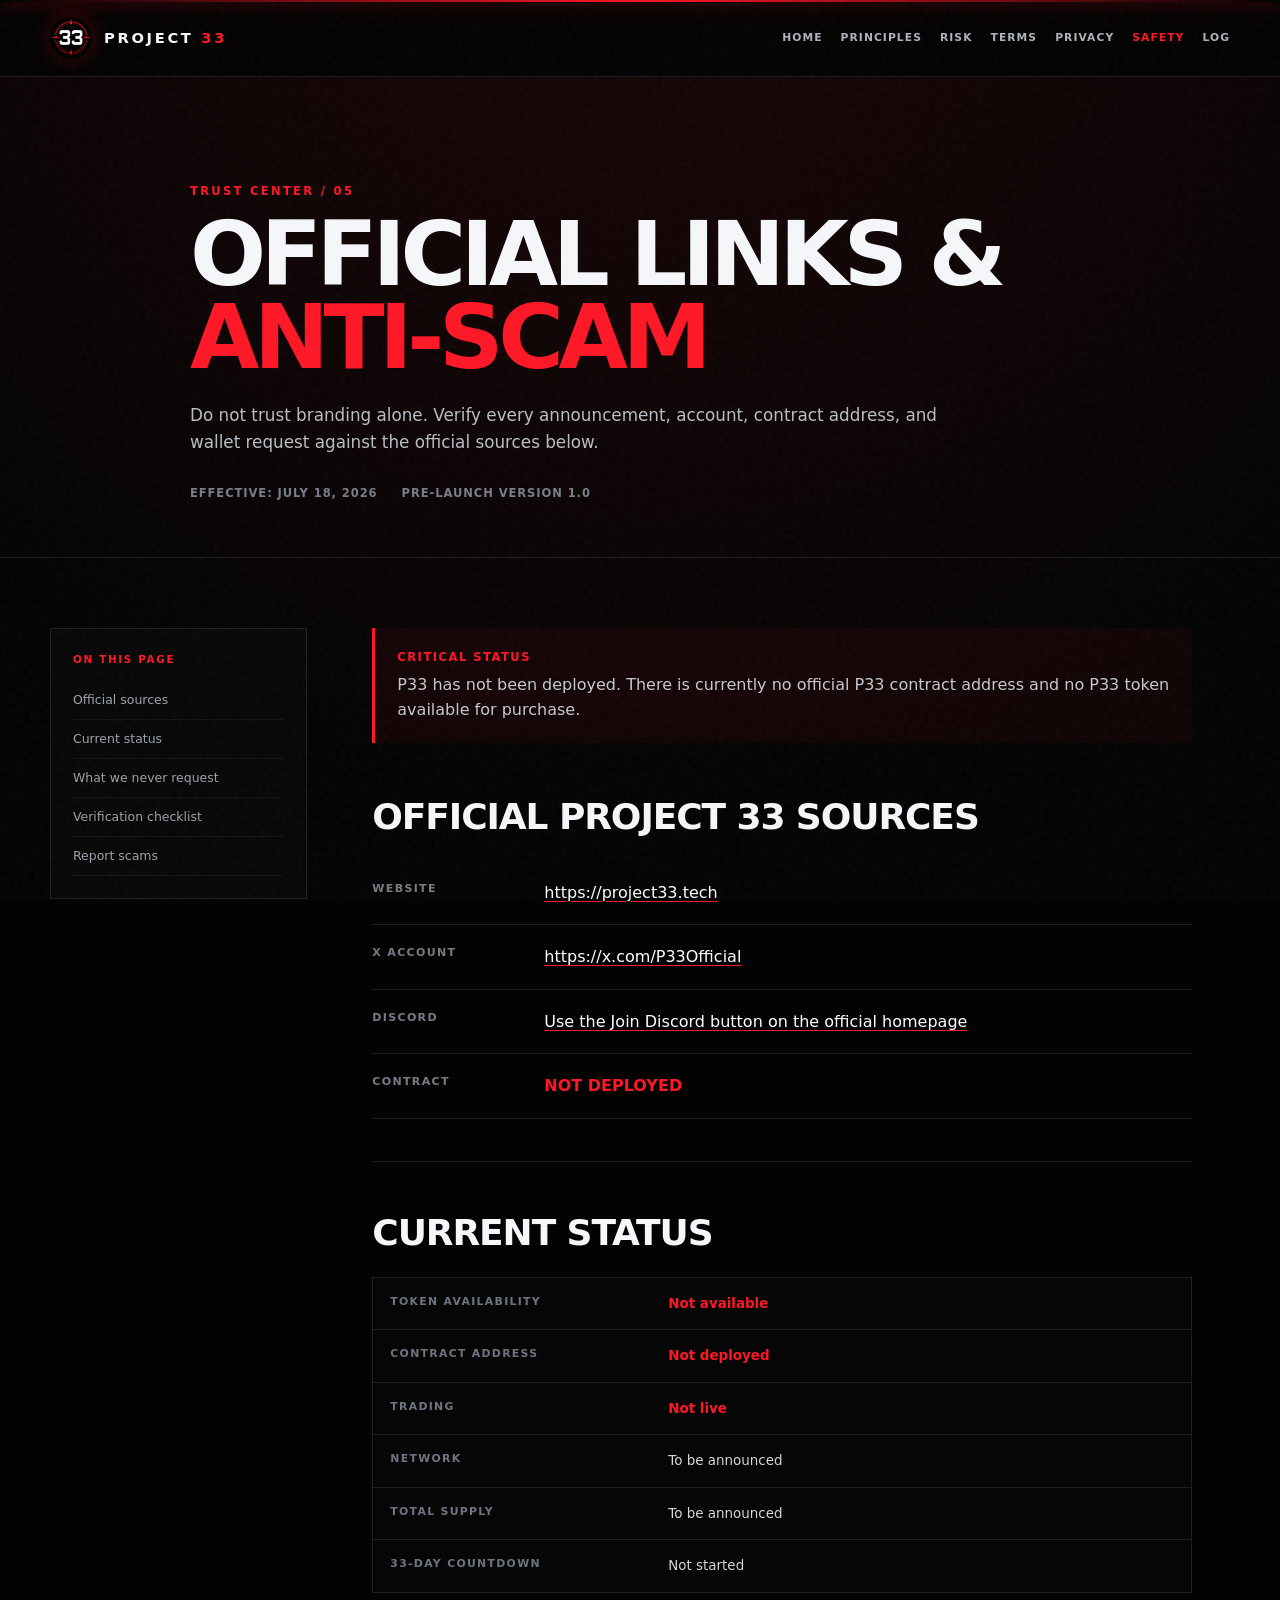
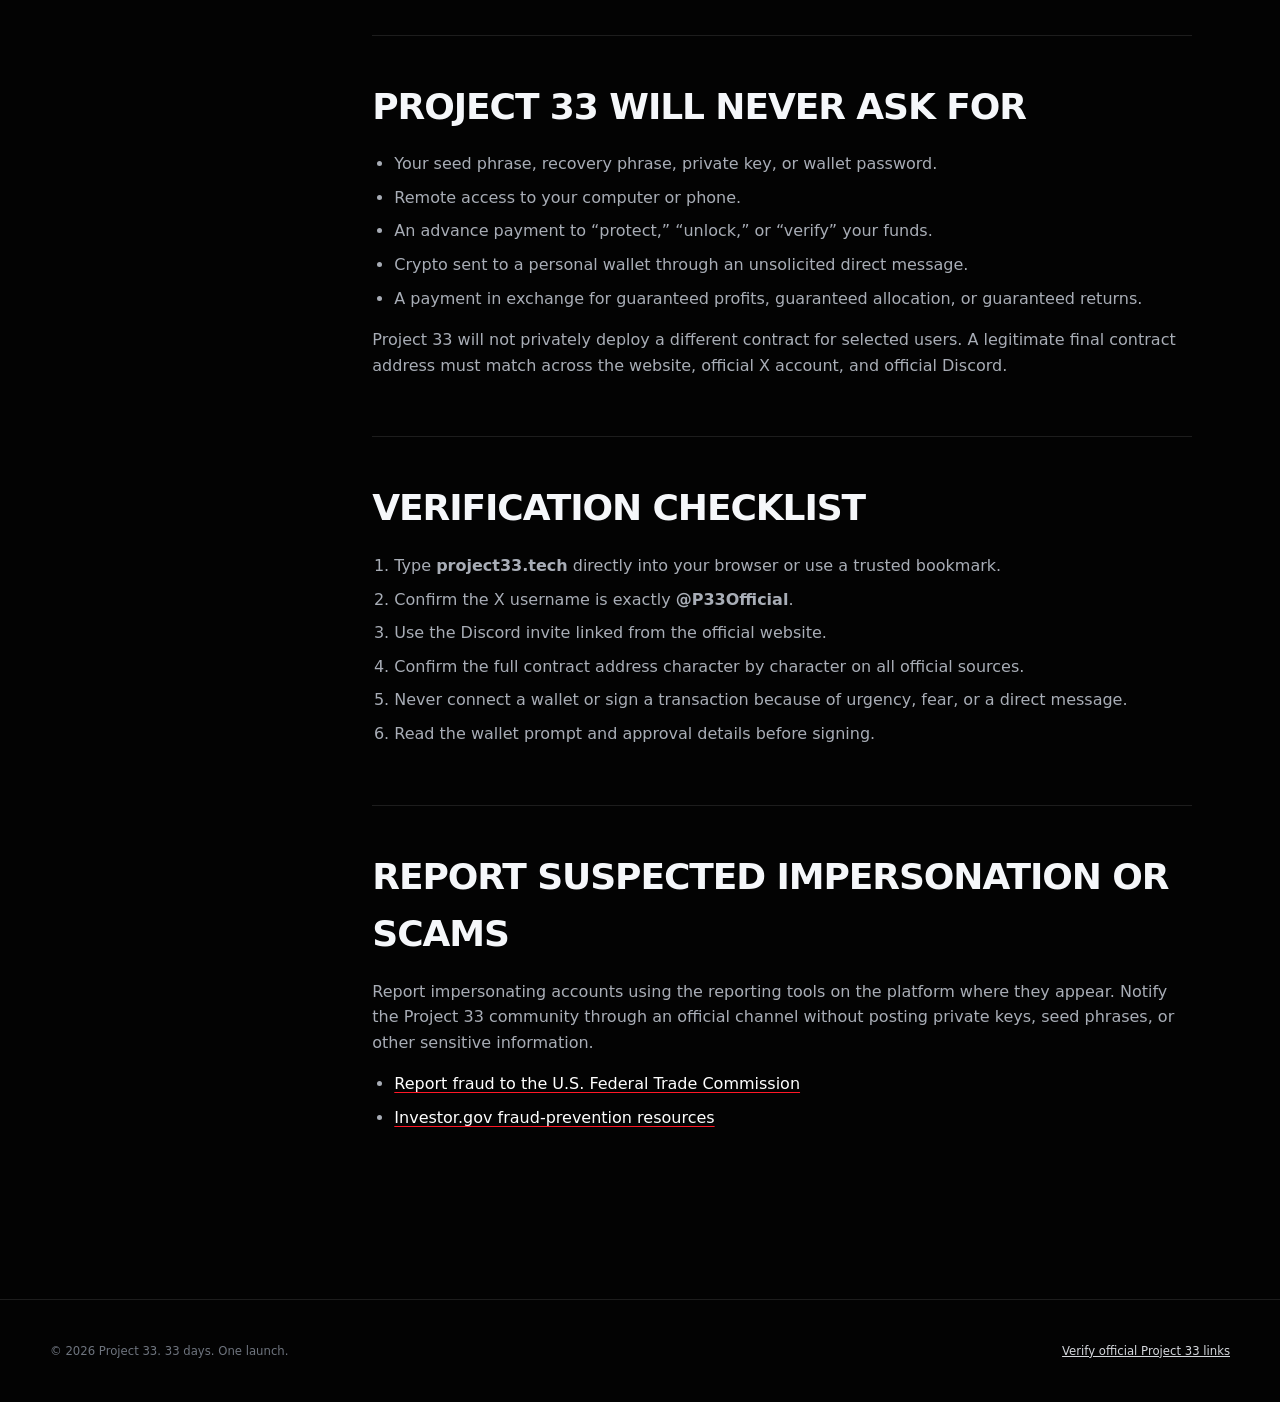
==== official-links.html @ 5c8c1aef "Add files via upload" ====
<!doctype html>
<html lang="en">
<head>
  <meta charset="utf-8">
  <meta name="viewport" content="width=device-width, initial-scale=1">
  <meta name="theme-color" content="#050505">
  <title>Official Links and Anti-Scam | Project 33</title>
  <meta name="description" content="Verify official Project 33 sources and learn how to recognize impersonation and crypto scams.">
  <link rel="canonical" href="https://project33.tech/official-links.html">
  <link rel="icon" href="assets/favicon-32.png">
  <link rel="apple-touch-icon" href="assets/apple-touch-icon.png">
  <link rel="stylesheet" href="styles.css">
  <link rel="stylesheet" href="trust.css">
</head>
<body class="trust-body">
  <a class="skip-link" href="#content">Skip to content</a>
  <div class="noise" aria-hidden="true"></div>
  <div class="top-line" aria-hidden="true"></div>
  <header class="trust-page-header">
    <div class="container trust-page-nav">
      <a class="brand" href="index.html" aria-label="Project 33 home">
        <img src="assets/project33-logo.png" alt="">
        <span>PROJECT <strong>33</strong></span>
      </a>
      <nav class="trust-page-links" aria-label="Trust center navigation">
        <a href="index.html">Home</a>
        <a href="principles.html">Principles</a><a href="risk-disclosure.html">Risk</a><a href="terms.html">Terms</a><a href="privacy.html">Privacy</a><a href="official-links.html" aria-current="page">Safety</a><a href="transparency.html">Log</a>
      </nav>
    </div>
  </header>
  <section class="trust-hero">
    <div class="container trust-hero-inner">
      <p class="trust-kicker">TRUST CENTER / 05</p>
      <h1>OFFICIAL LINKS &amp; <span>ANTI-SCAM</span></h1>
      <p class="lead">Do not trust branding alone. Verify every announcement, account, contract address, and wallet request against the official sources below.</p>
      <div class="trust-meta">
        <span>Effective: July 18, 2026</span>
        <span>Pre-launch version 1.0</span>
      </div>
    </div>
  </section>
  <main id="content" class="trust-main">
    <div class="container trust-layout">
      <aside class="trust-sidebar"><p>On this page</p><a href="#official">Official sources</a><a href="#status">Current status</a><a href="#never">What we never request</a><a href="#verify">Verification checklist</a><a href="#report">Report scams</a></aside>
      <div class="trust-content">
        <div class="trust-notice">
          <strong>Critical status</strong>
          P33 has not been deployed. There is currently no official P33 contract address and no P33 token available for purchase.
        </div>

        <section id="official" class="trust-section">
          <h2>Official Project 33 sources</h2>
          <div class="official-link-card">
            <strong>Website</strong>
            <a href="https://project33.tech">https://project33.tech</a>
          </div>
          <div class="official-link-card">
            <strong>X account</strong>
            <a href="https://x.com/P33Official" target="_blank" rel="noopener noreferrer">https://x.com/P33Official</a>
          </div>
          <div class="official-link-card">
            <strong>Discord</strong>
            <a href="index.html#community">Use the Join Discord button on the official homepage</a>
          </div>
          <div class="official-link-card">
            <strong>Contract</strong>
            <span class="status-red">NOT DEPLOYED</span>
          </div>
        </section>

        <section id="status" class="trust-section">
          <h2>Current status</h2>
          <table class="status-table">
            <tr><th>Token availability</th><td class="status-red">Not available</td></tr>
            <tr><th>Contract address</th><td class="status-red">Not deployed</td></tr>
            <tr><th>Trading</th><td class="status-red">Not live</td></tr>
            <tr><th>Network</th><td>To be announced</td></tr>
            <tr><th>Total supply</th><td>To be announced</td></tr>
            <tr><th>33-day countdown</th><td>Not started</td></tr>
          </table>
        </section>

        <section id="never" class="trust-section">
          <h2>Project 33 will never ask for</h2>
          <ul>
            <li>Your seed phrase, recovery phrase, private key, or wallet password.</li>
            <li>Remote access to your computer or phone.</li>
            <li>An advance payment to “protect,” “unlock,” or “verify” your funds.</li>
            <li>Crypto sent to a personal wallet through an unsolicited direct message.</li>
            <li>A payment in exchange for guaranteed profits, guaranteed allocation, or guaranteed returns.</li>
          </ul>
          <p>Project 33 will not privately deploy a different contract for selected users. A legitimate final contract address must match across the website, official X account, and official Discord.</p>
        </section>

        <section id="verify" class="trust-section">
          <h2>Verification checklist</h2>
          <ol>
            <li>Type <strong>project33.tech</strong> directly into your browser or use a trusted bookmark.</li>
            <li>Confirm the X username is exactly <strong>@P33Official</strong>.</li>
            <li>Use the Discord invite linked from the official website.</li>
            <li>Confirm the full contract address character by character on all official sources.</li>
            <li>Never connect a wallet or sign a transaction because of urgency, fear, or a direct message.</li>
            <li>Read the wallet prompt and approval details before signing.</li>
          </ol>
        </section>

        <section id="report" class="trust-section">
          <h2>Report suspected impersonation or scams</h2>
          <p>Report impersonating accounts using the reporting tools on the platform where they appear. Notify the Project 33 community through an official channel without posting private keys, seed phrases, or other sensitive information.</p>
          <ul>
            <li><a href="https://reportfraud.ftc.gov/" target="_blank" rel="noopener noreferrer">Report fraud to the U.S. Federal Trade Commission</a></li>
            <li><a href="https://www.investor.gov/protect-your-investments-fraud/how-avoid-fraud" target="_blank" rel="noopener noreferrer">Investor.gov fraud-prevention resources</a></li>
          </ul>
        </section>
      </div>
    </div>
  </main>

  <footer class="page-footer">
    <div class="container page-footer-grid">
      <p>© 2026 Project 33. 33 days. One launch.</p>
      <p><a href="official-links.html">Verify official Project 33 links</a></p>
    </div>
  </footer>
</body>
</html>
---- styles.css ----
:root {
  --black: #030303;
  --black-soft: #08090b;
  --panel: #0d0f12;
  --panel-2: #121419;
  --white: #f5f7fa;
  --muted: #9399a4;
  --line: rgba(255,255,255,.10);
  --red: #ff1726;
  --red-dark: #a9000d;
  --red-glow: rgba(255, 23, 38, .35);
  --max: 1180px;
  --radius: 18px;
}

* {
  box-sizing: border-box;
}

html {
  scroll-behavior: smooth;
}

body {
  margin: 0;
  min-width: 320px;
  background:
    radial-gradient(circle at 50% -10%, rgba(255,23,38,.10), transparent 34%),
    var(--black);
  color: var(--white);
  font-family: Inter, ui-sans-serif, system-ui, -apple-system, BlinkMacSystemFont, "Segoe UI", sans-serif;
  line-height: 1.6;
  overflow-x: hidden;
}

body.menu-open {
  overflow: hidden;
}

a {
  color: inherit;
}

img {
  display: block;
  max-width: 100%;
}

button,
a {
  -webkit-tap-highlight-color: transparent;
}

button:focus-visible,
a:focus-visible,
summary:focus-visible {
  outline: 2px solid var(--red);
  outline-offset: 4px;
}

.container {
  width: min(calc(100% - 40px), var(--max));
  margin-inline: auto;
}

.sr-only {
  position: absolute;
  width: 1px;
  height: 1px;
  padding: 0;
  margin: -1px;
  overflow: hidden;
  clip: rect(0, 0, 0, 0);
  white-space: nowrap;
  border: 0;
}

.skip-link {
  position: fixed;
  left: 16px;
  top: -80px;
  z-index: 999;
  background: var(--white);
  color: var(--black);
  padding: 10px 14px;
  border-radius: 8px;
  font-weight: 800;
  transition: top .2s ease;
}

.skip-link:focus {
  top: 16px;
}

.noise {
  position: fixed;
  inset: 0;
  pointer-events: none;
  z-index: 100;
  opacity: .045;
  background-image: url("data:image/svg+xml,%3Csvg viewBox='0 0 180 180' xmlns='http://www.w3.org/2000/svg'%3E%3Cfilter id='n'%3E%3CfeTurbulence type='fractalNoise' baseFrequency='.95' numOctaves='2' stitchTiles='stitch'/%3E%3C/filter%3E%3Crect width='100%25' height='100%25' filter='url(%23n)' opacity='.8'/%3E%3C/svg%3E");
}

.top-line {
  position: fixed;
  z-index: 120;
  top: 0;
  left: 0;
  right: 0;
  height: 2px;
  background: linear-gradient(90deg, transparent, var(--red), transparent);
  box-shadow: 0 0 18px var(--red);
}

.site-header {
  position: fixed;
  z-index: 90;
  top: 0;
  left: 0;
  right: 0;
  border-bottom: 1px solid transparent;
  transition: background .25s ease, border-color .25s ease, backdrop-filter .25s ease;
}

.site-header.scrolled {
  background: rgba(3,3,3,.82);
  backdrop-filter: blur(18px);
  border-color: var(--line);
}

.nav-wrap {
  min-height: 82px;
  display: flex;
  align-items: center;
  justify-content: space-between;
  gap: 28px;
}

.brand {
  display: inline-flex;
  align-items: center;
  gap: 12px;
  text-decoration: none;
  font-size: .92rem;
  font-weight: 900;
  letter-spacing: .18em;
  white-space: nowrap;
}

.brand img {
  width: 42px;
  height: 42px;
  border-radius: 50%;
  box-shadow: 0 0 22px rgba(255,23,38,.25);
}

.brand strong {
  color: var(--red);
}

.site-nav {
  display: flex;
  align-items: center;
  gap: 28px;
}

.site-nav a {
  color: #cfd2d8;
  text-decoration: none;
  font-size: .82rem;
  font-weight: 800;
  letter-spacing: .12em;
  text-transform: uppercase;
  transition: color .2s ease;
}

.site-nav a:hover {
  color: var(--white);
}

.site-nav .nav-cta {
  border: 1px solid rgba(255,23,38,.65);
  padding: 10px 15px;
  color: var(--white);
  background: rgba(255,23,38,.08);
}

.menu-button {
  display: none;
  width: 44px;
  height: 44px;
  padding: 10px;
  border: 1px solid var(--line);
  background: rgba(255,255,255,.03);
  border-radius: 10px;
  cursor: pointer;
}

.menu-button span:not(.sr-only) {
  display: block;
  width: 100%;
  height: 2px;
  margin: 5px 0;
  background: var(--white);
}

.hero {
  position: relative;
  min-height: 100vh;
  padding: 150px 0 72px;
  overflow: hidden;
}

.hero::before {
  content: "";
  position: absolute;
  top: 110px;
  right: -210px;
  width: 630px;
  height: 630px;
  border: 1px solid rgba(255,23,38,.10);
  border-radius: 50%;
  box-shadow:
    0 0 0 90px rgba(255,23,38,.018),
    0 0 0 180px rgba(255,23,38,.012);
}

.hero-grid,
.community-grid {
  position: absolute;
  inset: 0;
  opacity: .17;
  background-image:
    linear-gradient(rgba(255,255,255,.055) 1px, transparent 1px),
    linear-gradient(90deg, rgba(255,255,255,.055) 1px, transparent 1px);
  background-size: 64px 64px;
  mask-image: linear-gradient(to bottom, black, transparent 82%);
}

.hero-glow {
  position: absolute;
  width: 880px;
  height: 540px;
  right: -260px;
  top: 110px;
  background: radial-gradient(circle, rgba(255,23,38,.20), transparent 64%);
  filter: blur(30px);
}

.hero-layout {
  position: relative;
  z-index: 2;
  display: grid;
  grid-template-columns: minmax(0, 1.15fr) minmax(340px, .85fr);
  align-items: center;
  gap: 72px;
}

.eyebrow,
.section-number,
.label,
.timeline-days {
  color: var(--red);
  font-size: .72rem;
  letter-spacing: .20em;
  font-weight: 900;
  text-transform: uppercase;
}

.eyebrow {
  display: inline-flex;
  align-items: center;
  gap: 10px;
  margin-bottom: 24px;
  padding: 8px 12px;
  border: 1px solid rgba(255,23,38,.30);
  background: rgba(255,23,38,.05);
}

.pulse-dot {
  width: 7px;
  height: 7px;
  border-radius: 50%;
  background: var(--red);
  box-shadow: 0 0 0 0 var(--red-glow);
  animation: pulse 2s infinite;
}

@keyframes pulse {
  0% { box-shadow: 0 0 0 0 rgba(255,23,38,.55); }
  70% { box-shadow: 0 0 0 9px rgba(255,23,38,0); }
  100% { box-shadow: 0 0 0 0 rgba(255,23,38,0); }
}

.hero h1 {
  margin: 0;
  font-size: clamp(4rem, 9vw, 8.4rem);
  line-height: .84;
  letter-spacing: -.075em;
  text-transform: uppercase;
}

.hero h1 span {
  display: block;
}

.hero h1 .accent {
  color: var(--red);
  text-shadow: 0 0 40px rgba(255,23,38,.18);
}

.hero-intro {
  max-width: 640px;
  margin: 30px 0 0;
  color: #c8cbd1;
  font-size: clamp(1.05rem, 2vw, 1.3rem);
  line-height: 1.7;
}

.hero-actions {
  display: flex;
  flex-wrap: wrap;
  gap: 13px;
  margin-top: 34px;
}

.button {
  min-height: 52px;
  display: inline-flex;
  align-items: center;
  justify-content: center;
  gap: 12px;
  padding: 0 22px;
  text-decoration: none;
  text-transform: uppercase;
  letter-spacing: .11em;
  font-size: .78rem;
  font-weight: 900;
  border: 1px solid transparent;
  transition: transform .2s ease, box-shadow .2s ease, background .2s ease, border-color .2s ease;
}

.button:hover {
  transform: translateY(-2px);
}

.button-primary {
  color: white;
  background: linear-gradient(135deg, var(--red), #c40010);
  box-shadow: 0 12px 36px rgba(255,23,38,.22);
}

.button-primary:hover {
  box-shadow: 0 16px 44px rgba(255,23,38,.34);
}

.button-secondary {
  background: rgba(255,255,255,.025);
  border-color: rgba(255,255,255,.18);
  color: var(--white);
}

.button-secondary:hover {
  border-color: rgba(255,255,255,.42);
  background: rgba(255,255,255,.06);
}

.trust-row {
  display: flex;
  flex-wrap: wrap;
  gap: 12px 22px;
  margin-top: 30px;
  color: #868c96;
  font-size: .74rem;
  font-weight: 700;
  letter-spacing: .08em;
  text-transform: uppercase;
}

.trust-row span {
  position: relative;
  padding-left: 14px;
}

.trust-row span::before {
  content: "";
  position: absolute;
  left: 0;
  top: .55em;
  width: 5px;
  height: 5px;
  background: var(--red);
}

.hero-visual {
  position: relative;
  min-height: 480px;
  display: grid;
  place-items: center;
}

.orbital-card {
  position: relative;
  width: min(100%, 460px);
  aspect-ratio: 1;
  display: grid;
  place-items: center;
  border-radius: 50%;
  background:
    radial-gradient(circle, rgba(255,23,38,.08), transparent 55%),
    rgba(4,4,5,.55);
  border: 1px solid rgba(255,255,255,.08);
  box-shadow: inset 0 0 80px rgba(255,23,38,.04), 0 0 80px rgba(0,0,0,.55);
}

.orbital-card::before,
.orbital-card::after {
  content: "";
  position: absolute;
  inset: 11%;
  border-radius: 50%;
  border: 1px dashed rgba(255,255,255,.10);
}

.orbital-card::after {
  inset: 22%;
  border-color: rgba(255,23,38,.18);
}

.orbital-card img {
  width: 61%;
  border-radius: 50%;
  filter: drop-shadow(0 0 32px rgba(255,23,38,.28));
  z-index: 3;
}

.orbit {
  position: absolute;
  inset: 3%;
  border: 2px solid transparent;
  border-top-color: var(--red);
  border-right-color: rgba(255,23,38,.22);
  border-radius: 50%;
  animation: rotate 12s linear infinite;
  box-shadow: 0 -10px 32px rgba(255,23,38,.12);
}

.orbit-two {
  inset: 17%;
  animation-duration: 7s;
  animation-direction: reverse;
  border-top-color: rgba(255,255,255,.4);
  border-right-color: transparent;
}

@keyframes rotate {
  to { transform: rotate(360deg); }
}

.radar-line {
  position: absolute;
  z-index: 2;
  width: 50%;
  height: 1px;
  left: 50%;
  top: 50%;
  transform-origin: left;
  background: linear-gradient(90deg, var(--red), transparent);
  animation: rotate 5.5s linear infinite;
  opacity: .55;
}

.status-chip {
  position: absolute;
  z-index: 4;
  bottom: 10%;
  left: 50%;
  transform: translateX(-50%);
  display: flex;
  align-items: center;
  gap: 9px;
  padding: 8px 13px;
  border: 1px solid rgba(255,23,38,.28);
  background: rgba(3,3,3,.86);
  color: #dfe2e7;
  font-size: .68rem;
  font-weight: 900;
  letter-spacing: .18em;
  white-space: nowrap;
}

.status-chip span {
  width: 6px;
  height: 6px;
  background: var(--red);
  box-shadow: 0 0 10px var(--red);
}

.status-panel {
  position: relative;
  z-index: 4;
  margin-top: 76px;
  display: grid;
  grid-template-columns: 1.25fr .78fr 1fr;
  gap: 0;
  background: rgba(10,11,14,.82);
  border: 1px solid var(--line);
  backdrop-filter: blur(14px);
}

.status-panel > div {
  min-height: 132px;
  padding: 27px 30px;
  display: flex;
  flex-direction: column;
  justify-content: center;
}

.status-panel > div + div {
  border-left: 1px solid var(--line);
}

.status-main .label {
  margin: 0 0 6px;
}

.status-main h2 {
  margin: 0;
  font-size: 1.3rem;
  letter-spacing: .12em;
}

.status-main p:last-child {
  margin: 6px 0 0;
  color: var(--muted);
  font-size: .82rem;
}

.countdown {
  text-align: center;
}

.countdown-value {
  color: var(--white);
  font-size: clamp(1.4rem, 3vw, 2.1rem);
  line-height: 1;
  font-weight: 950;
  letter-spacing: .08em;
}

.countdown-label {
  margin-top: 10px;
  color: var(--red);
  font-size: .66rem;
  font-weight: 900;
  letter-spacing: .20em;
}

.progress-header {
  display: flex;
  justify-content: space-between;
  gap: 12px;
  color: var(--muted);
  font-size: .68rem;
  font-weight: 900;
  letter-spacing: .14em;
}

.progress-header strong {
  color: var(--white);
}

.progress-track {
  position: relative;
  height: 8px;
  margin-top: 17px;
  overflow: hidden;
  background: rgba(255,255,255,.08);
}

.progress-fill {
  width: 0;
  height: 100%;
  background: linear-gradient(90deg, #a9000d, var(--red));
  box-shadow: 0 0 18px var(--red-glow);
  transition: width 1s ease;
}

.section {
  position: relative;
  padding: 120px 0;
}

.section-heading {
  max-width: 770px;
  margin-bottom: 58px;
}

.section-heading.compact {
  max-width: 690px;
}

.section-heading h2 {
  margin: 12px 0 20px;
  font-size: clamp(2.4rem, 6vw, 5.4rem);
  line-height: .98;
  letter-spacing: -.055em;
  text-transform: uppercase;
}

.section-heading h2 span {
  color: var(--red);
}

.section-heading > p:last-child {
  max-width: 650px;
  color: var(--muted);
  font-size: 1.05rem;
}

.section-mission {
  border-top: 1px solid var(--line);
  background: linear-gradient(180deg, rgba(255,23,38,.025), transparent 30%);
}

.mission-grid {
  display: grid;
  grid-template-columns: repeat(3, 1fr);
  border-top: 1px solid var(--line);
  border-left: 1px solid var(--line);
}

.feature-card {
  min-height: 310px;
  padding: 34px;
  border-right: 1px solid var(--line);
  border-bottom: 1px solid var(--line);
  background: linear-gradient(145deg, rgba(255,255,255,.025), transparent 60%);
  transition: background .25s ease, transform .25s ease;
}

.feature-card:hover {
  transform: translateY(-4px);
  background: linear-gradient(145deg, rgba(255,23,38,.07), transparent 65%);
}

.card-index {
  display: inline-block;
  color: var(--red);
  font-size: .72rem;
  font-weight: 900;
  letter-spacing: .18em;
}

.feature-card h3 {
  margin: 105px 0 12px;
  font-size: 1.45rem;
  text-transform: uppercase;
  letter-spacing: -.015em;
}

.feature-card p {
  color: var(--muted);
  margin: 0;
}

.section-protocol {
  background: var(--black-soft);
  border-block: 1px solid var(--line);
}

.timeline {
  position: relative;
  display: grid;
  grid-template-columns: repeat(2, 1fr);
  border-top: 1px solid var(--line);
  border-left: 1px solid var(--line);
}

.timeline-item {
  display: grid;
  grid-template-columns: 64px 1fr;
  gap: 22px;
  min-height: 236px;
  padding: 32px;
  border-right: 1px solid var(--line);
  border-bottom: 1px solid var(--line);
  background: rgba(255,255,255,.012);
}

.timeline-marker {
  width: 52px;
  height: 52px;
  display: grid;
  place-items: center;
  border: 1px solid rgba(255,23,38,.42);
  color: var(--red);
  font-size: .72rem;
  font-weight: 900;
  box-shadow: inset 0 0 22px rgba(255,23,38,.05);
}

.timeline-days {
  margin: 2px 0 7px;
}

.timeline-item h3 {
  margin: 0 0 10px;
  font-size: 1.45rem;
  text-transform: uppercase;
}

.timeline-item p:last-child {
  color: var(--muted);
  margin: 0;
}

.token-layout {
  display: grid;
  grid-template-columns: 1fr 1fr;
  gap: 70px;
  align-items: center;
}

.token-terminal {
  overflow: hidden;
  border: 1px solid rgba(255,23,38,.25);
  background: #07080a;
  box-shadow: 0 35px 80px rgba(0,0,0,.38), 0 0 70px rgba(255,23,38,.04);
}

.terminal-bar {
  min-height: 44px;
  display: flex;
  align-items: center;
  gap: 8px;
  padding: 0 16px;
  border-bottom: 1px solid var(--line);
  background: #101116;
}

.terminal-bar span {
  width: 8px;
  height: 8px;
  border-radius: 50%;
  background: #41444d;
}

.terminal-bar span:first-child {
  background: var(--red);
}

.terminal-bar p {
  margin: 0 0 0 8px;
  color: #9b9fa8;
  font-family: ui-monospace, SFMono-Regular, Menlo, Consolas, monospace;
  font-size: .68rem;
  letter-spacing: .14em;
}

.token-terminal dl {
  margin: 0;
  padding: 16px 30px 18px;
}

.token-terminal dl div {
  display: grid;
  grid-template-columns: 150px 1fr;
  gap: 18px;
  padding: 21px 0;
  border-bottom: 1px solid var(--line);
}

.token-terminal dt,
.token-terminal dd {
  margin: 0;
  font-family: ui-monospace, SFMono-Regular, Menlo, Consolas, monospace;
  font-size: .76rem;
}

.token-terminal dt {
  color: #686e78;
}

.token-terminal dd {
  text-align: right;
  color: #dfe2e7;
}

.token-terminal .danger {
  color: var(--red);
}

.terminal-warning {
  margin: 4px 30px 30px;
  padding: 18px;
  border-left: 2px solid var(--red);
  background: rgba(255,23,38,.055);
}

.terminal-warning strong {
  color: var(--red);
  font-size: .68rem;
  letter-spacing: .16em;
}

.terminal-warning p {
  margin: 6px 0 0;
  color: #a7abb4;
  font-size: .82rem;
}

.section-principles {
  padding-top: 40px;
}

.principle-banner {
  padding: 70px 0;
  border-block: 1px solid var(--line);
  text-align: center;
}

.principle-banner p {
  color: var(--red);
  font-size: .7rem;
  font-weight: 900;
  letter-spacing: .22em;
}

.principle-banner h2 {
  max-width: 940px;
  margin: 16px auto 0;
  font-size: clamp(2rem, 5vw, 4.5rem);
  line-height: 1.06;
  letter-spacing: -.05em;
  text-transform: uppercase;
}

.principle-list {
  display: grid;
  grid-template-columns: repeat(3, 1fr);
  margin-top: 0;
}

.principle {
  padding: 50px 32px;
  border-right: 1px solid var(--line);
}

.principle:first-child {
  border-left: 1px solid var(--line);
}

.principle > span {
  color: var(--red);
  font-size: .68rem;
  font-weight: 900;
  letter-spacing: .18em;
}

.principle h3 {
  margin: 54px 0 12px;
  font-size: 1.25rem;
  text-transform: uppercase;
}

.principle p {
  color: var(--muted);
  margin: 0;
}

.section-faq {
  background: var(--black-soft);
  border-block: 1px solid var(--line);
}

.faq-layout {
  display: grid;
  grid-template-columns: .7fr 1.3fr;
  gap: 80px;
}

.faq-list {
  border-top: 1px solid var(--line);
}

.faq-item {
  border-bottom: 1px solid var(--line);
}

.faq-item summary {
  position: relative;
  padding: 25px 48px 25px 0;
  cursor: pointer;
  list-style: none;
  font-weight: 800;
  font-size: 1.05rem;
}

.faq-item summary::-webkit-details-marker {
  display: none;
}

.faq-item summary::after {
  content: "+";
  position: absolute;
  right: 6px;
  top: 20px;
  color: var(--red);
  font-size: 1.5rem;
  font-weight: 400;
}

.faq-item[open] summary::after {
  content: "−";
}

.faq-item p {
  margin: -4px 52px 24px 0;
  color: var(--muted);
}

.section-community {
  min-height: 660px;
  display: grid;
  place-items: center;
  overflow: hidden;
  background:
    radial-gradient(circle at 50% 50%, rgba(255,23,38,.11), transparent 40%),
    #030303;
}

.community-grid {
  opacity: .11;
  mask-image: radial-gradient(circle, black, transparent 75%);
}

.community-content {
  position: relative;
  z-index: 2;
  max-width: 820px;
  text-align: center;
}

.community-logo {
  width: 122px;
  height: 122px;
  margin: 0 auto 22px;
  border-radius: 50%;
  filter: drop-shadow(0 0 30px rgba(255,23,38,.28));
}

.community-content h2 {
  margin: 12px 0 16px;
  font-size: clamp(2.5rem, 7vw, 5.8rem);
  line-height: .95;
  letter-spacing: -.06em;
  text-transform: uppercase;
}

.community-content > p:not(.section-number):not(.link-status) {
  max-width: 650px;
  margin: 0 auto;
  color: var(--muted);
  font-size: 1.05rem;
}

.hero-actions.centered {
  justify-content: center;
}

.link-status {
  min-height: 24px;
  margin: 18px 0 0;
  color: #7f858f;
  font-size: .75rem;
}

.site-footer {
  border-top: 1px solid var(--line);
  padding: 48px 0;
  background: #020202;
}

.footer-grid {
  display: grid;
  grid-template-columns: 1fr auto 1.25fr;
  gap: 50px;
  align-items: start;
}

.footer-brand img {
  width: 36px;
  height: 36px;
}

.footer-grid > div:first-child > p {
  margin: 12px 0 0;
  color: #6f747e;
  font-size: .78rem;
  text-transform: uppercase;
  letter-spacing: .12em;
}

.footer-links {
  display: flex;
  flex-direction: column;
  gap: 9px;
}

.footer-links a {
  color: #b0b4bc;
  text-decoration: none;
  font-size: .82rem;
}

.footer-links a:hover {
  color: var(--white);
}

.footer-legal {
  color: #656a74;
  font-size: .72rem;
  text-align: right;
}

.footer-legal p {
  margin: 0 0 7px;
}

.toast {
  position: fixed;
  z-index: 150;
  left: 50%;
  bottom: 24px;
  transform: translate(-50%, 20px);
  max-width: min(92vw, 520px);
  padding: 13px 18px;
  border: 1px solid rgba(255,23,38,.35);
  background: rgba(9,10,12,.96);
  color: var(--white);
  font-size: .8rem;
  opacity: 0;
  pointer-events: none;
  transition: opacity .2s ease, transform .2s ease;
  box-shadow: 0 18px 50px rgba(0,0,0,.45);
}

.toast.show {
  opacity: 1;
  transform: translate(-50%, 0);
}

.reveal {
  opacity: 0;
  transform: translateY(24px);
  transition: opacity .75s ease, transform .75s ease;
}

.reveal.visible {
  opacity: 1;
  transform: translateY(0);
}

.delay-1 { transition-delay: .12s; }
.delay-2 { transition-delay: .24s; }

@media (prefers-reduced-motion: reduce) {
  html { scroll-behavior: auto; }
  *, *::before, *::after {
    animation-duration: .01ms !important;
    animation-iteration-count: 1 !important;
    transition-duration: .01ms !important;
  }
  .reveal {
    opacity: 1;
    transform: none;
  }
}

@media (max-width: 960px) {
  .hero-layout,
  .token-layout,
  .faq-layout {
    grid-template-columns: 1fr;
  }

  .hero {
    padding-top: 138px;
  }

  .hero-visual {
    min-height: 390px;
  }

  .orbital-card {
    max-width: 390px;
  }

  .status-panel {
    grid-template-columns: 1fr 1fr;
  }

  .member-progress {
    grid-column: 1 / -1;
    border-left: 0 !important;
    border-top: 1px solid var(--line);
  }

  .mission-grid,
  .principle-list {
    grid-template-columns: 1fr;
  }

  .feature-card,
  .principle {
    min-height: auto;
  }

  .feature-card h3,
  .principle h3 {
    margin-top: 55px;
  }

  .principle {
    border-left: 1px solid var(--line);
    border-bottom: 1px solid var(--line);
  }

  .faq-layout {
    gap: 20px;
  }

  .footer-grid {
    grid-template-columns: 1fr 1fr;
  }

  .footer-legal {
    grid-column: 1 / -1;
    text-align: left;
  }
}

@media (max-width: 760px) {
  .container {
    width: min(calc(100% - 28px), var(--max));
  }

  .menu-button {
    display: block;
  }

  .site-nav {
    position: fixed;
    inset: 82px 14px auto;
    display: none;
    flex-direction: column;
    align-items: stretch;
    gap: 0;
    padding: 12px;
    border: 1px solid var(--line);
    background: rgba(6,7,9,.98);
    backdrop-filter: blur(18px);
    box-shadow: 0 22px 70px rgba(0,0,0,.5);
  }

  .site-nav.open {
    display: flex;
  }

  .site-nav a {
    padding: 16px;
    border-bottom: 1px solid var(--line);
  }

  .site-nav a:last-child {
    border-bottom: 0;
  }

  .site-nav .nav-cta {
    margin-top: 8px;
    text-align: center;
  }

  .hero {
    padding-top: 125px;
  }

  .hero-layout {
    gap: 35px;
  }

  .hero h1 {
    font-size: clamp(3.45rem, 19vw, 5.6rem);
  }

  .hero-visual {
    min-height: 320px;
  }

  .orbital-card {
    max-width: 310px;
  }

  .status-panel {
    grid-template-columns: 1fr;
    margin-top: 48px;
  }

  .status-panel > div + div,
  .member-progress {
    border-left: 0 !important;
    border-top: 1px solid var(--line);
  }

  .member-progress {
    grid-column: auto;
  }

  .section {
    padding: 84px 0;
  }

  .section-heading {
    margin-bottom: 38px;
  }

  .timeline {
    grid-template-columns: 1fr;
  }

  .timeline-item {
    min-height: auto;
    padding: 26px 20px;
    grid-template-columns: 50px 1fr;
  }

  .timeline-marker {
    width: 42px;
    height: 42px;
  }

  .token-terminal dl {
    padding-inline: 20px;
  }

  .token-terminal dl div {
    grid-template-columns: 1fr;
    gap: 7px;
  }

  .token-terminal dd {
    text-align: left;
    overflow-wrap: anywhere;
  }

  .terminal-warning {
    margin-inline: 20px;
  }

  .principle-banner {
    padding: 48px 10px;
  }

  .section-community {
    min-height: 580px;
  }

  .footer-grid {
    grid-template-columns: 1fr;
    gap: 28px;
  }

  .footer-legal {
    grid-column: auto;
  }
}

@media (max-width: 450px) {
  .brand span {
    font-size: .76rem;
  }

  .hero-actions .button {
    width: 100%;
  }

  .trust-row {
    display: grid;
  }

  .status-panel > div {
    padding: 24px 20px;
  }

  .feature-card {
    padding: 28px 24px;
  }
}
---- trust.css ----
/* Project 33 Trust Center additions */

.site-nav .trust-nav {
  color: #fff;
}

.trust-center-preview {
  border-block: 1px solid var(--line);
  background:
    linear-gradient(180deg, rgba(255,23,38,.035), transparent 45%),
    var(--black-soft);
}

.trust-preview-grid {
  display: grid;
  grid-template-columns: repeat(3, 1fr);
  border-top: 1px solid var(--line);
  border-left: 1px solid var(--line);
}

.trust-preview-card {
  min-height: 210px;
  padding: 30px;
  border-right: 1px solid var(--line);
  border-bottom: 1px solid var(--line);
  text-decoration: none;
  background: rgba(255,255,255,.012);
  transition: transform .2s ease, background .2s ease;
}

.trust-preview-card:hover {
  transform: translateY(-3px);
  background: rgba(255,23,38,.055);
}

.trust-preview-card span {
  display: inline-block;
  color: var(--red);
  font-size: .66rem;
  font-weight: 900;
  letter-spacing: .18em;
}

.trust-preview-card h3 {
  margin: 44px 0 8px;
  text-transform: uppercase;
  font-size: 1.15rem;
}

.trust-preview-card p {
  margin: 0;
  color: var(--muted);
  font-size: .9rem;
}

.footer-trust-links {
  display: grid;
  grid-template-columns: repeat(2, minmax(130px, 1fr));
  gap: 8px 18px;
}

.footer-trust-links a {
  color: #b0b4bc;
  text-decoration: none;
  font-size: .78rem;
}

.footer-trust-links a:hover {
  color: var(--white);
}

/* Standalone trust/legal pages */

.trust-body {
  background:
    radial-gradient(circle at 50% -5%, rgba(255,23,38,.10), transparent 30%),
    #030303;
}

.trust-page-header {
  position: sticky;
  top: 0;
  z-index: 50;
  border-bottom: 1px solid var(--line);
  background: rgba(3,3,3,.90);
  backdrop-filter: blur(18px);
}

.trust-page-nav {
  min-height: 76px;
  display: flex;
  align-items: center;
  justify-content: space-between;
  gap: 22px;
}

.trust-page-links {
  display: flex;
  flex-wrap: wrap;
  justify-content: flex-end;
  gap: 8px 18px;
}

.trust-page-links a {
  color: #aeb3bc;
  text-decoration: none;
  font-size: .67rem;
  font-weight: 850;
  letter-spacing: .10em;
  text-transform: uppercase;
}

.trust-page-links a:hover,
.trust-page-links a[aria-current="page"] {
  color: var(--red);
}

.trust-hero {
  padding: 105px 0 55px;
  border-bottom: 1px solid var(--line);
}

.trust-hero-inner {
  max-width: 900px;
}

.trust-kicker {
  margin: 0 0 13px;
  color: var(--red);
  font-size: .72rem;
  font-weight: 900;
  letter-spacing: .20em;
  text-transform: uppercase;
}

.trust-hero h1 {
  margin: 0;
  max-width: 900px;
  font-size: clamp(2.8rem, 7vw, 6.7rem);
  line-height: .92;
  letter-spacing: -.06em;
  text-transform: uppercase;
}

.trust-hero h1 span {
  color: var(--red);
}

.trust-hero .lead {
  max-width: 760px;
  margin: 24px 0 0;
  color: #b9bec7;
  font-size: 1.05rem;
}

.trust-meta {
  display: flex;
  flex-wrap: wrap;
  gap: 10px 24px;
  margin-top: 28px;
  color: #787e88;
  font-size: .72rem;
  font-weight: 800;
  letter-spacing: .08em;
  text-transform: uppercase;
}

.trust-main {
  padding: 70px 0 110px;
}

.trust-layout {
  display: grid;
  grid-template-columns: minmax(190px, .30fr) minmax(0, 1fr);
  gap: 65px;
  align-items: start;
}

.trust-sidebar {
  position: sticky;
  top: 108px;
  padding: 22px;
  border: 1px solid var(--line);
  background: rgba(255,255,255,.018);
}

.trust-sidebar p {
  margin: 0 0 13px;
  color: var(--red);
  font-size: .65rem;
  font-weight: 900;
  letter-spacing: .16em;
  text-transform: uppercase;
}

.trust-sidebar a {
  display: block;
  padding: 9px 0;
  color: #9ca2ac;
  text-decoration: none;
  font-size: .78rem;
  border-bottom: 1px solid rgba(255,255,255,.055);
}

.trust-sidebar a:hover {
  color: #fff;
}

.trust-content {
  max-width: 820px;
}

.trust-notice {
  margin: 0 0 35px;
  padding: 20px 22px;
  border-left: 3px solid var(--red);
  background: rgba(255,23,38,.055);
  color: #c5c9d0;
}

.trust-notice strong {
  display: block;
  margin-bottom: 5px;
  color: var(--red);
  font-size: .72rem;
  letter-spacing: .13em;
  text-transform: uppercase;
}

.trust-section {
  scroll-margin-top: 115px;
  padding: 10px 0 42px;
  border-bottom: 1px solid var(--line);
}

.trust-section + .trust-section {
  padding-top: 42px;
}

.trust-section:last-child {
  border-bottom: 0;
}

.trust-section h2 {
  margin: 0 0 15px;
  font-size: clamp(1.55rem, 3vw, 2.25rem);
  letter-spacing: -.03em;
  text-transform: uppercase;
}

.trust-section h3 {
  margin: 29px 0 9px;
  font-size: 1rem;
  letter-spacing: .02em;
  text-transform: uppercase;
}

.trust-section p,
.trust-section li {
  color: #a8adb6;
}

.trust-section a {
  color: #fff;
  text-decoration-color: var(--red);
  text-underline-offset: 3px;
}

.trust-section ul,
.trust-section ol {
  padding-left: 22px;
}

.trust-section li + li {
  margin-top: 8px;
}

.status-table {
  width: 100%;
  border-collapse: collapse;
  border: 1px solid var(--line);
  background: rgba(255,255,255,.012);
}

.status-table th,
.status-table td {
  padding: 15px 17px;
  border-bottom: 1px solid var(--line);
  text-align: left;
  vertical-align: top;
  font-size: .84rem;
}

.status-table th {
  width: 34%;
  color: #6f7580;
  font-size: .68rem;
  letter-spacing: .12em;
  text-transform: uppercase;
}

.status-table td {
  color: #d3d6dc;
}

.status-red {
  color: var(--red) !important;
  font-weight: 850;
}

.principles-list {
  display: grid;
  grid-template-columns: repeat(2, 1fr);
  border-top: 1px solid var(--line);
  border-left: 1px solid var(--line);
}

.principle-block {
  min-height: 230px;
  padding: 27px;
  border-right: 1px solid var(--line);
  border-bottom: 1px solid var(--line);
}

.principle-block .number {
  color: var(--red);
  font-size: .68rem;
  font-weight: 900;
  letter-spacing: .18em;
}

.principle-block h2 {
  margin-top: 48px;
}

.official-link-card {
  display: grid;
  grid-template-columns: 150px 1fr;
  gap: 22px;
  padding: 19px 0;
  border-bottom: 1px solid var(--line);
}

.official-link-card strong {
  color: #767c86;
  font-size: .69rem;
  letter-spacing: .12em;
  text-transform: uppercase;
}

.official-link-card a,
.official-link-card span {
  overflow-wrap: anywhere;
}

.log-entry {
  position: relative;
  padding: 0 0 42px 38px;
  border-left: 1px solid rgba(255,23,38,.35);
}

.log-entry::before {
  content: "";
  position: absolute;
  top: 5px;
  left: -5px;
  width: 9px;
  height: 9px;
  background: var(--red);
  box-shadow: 0 0 13px rgba(255,23,38,.5);
}

.log-entry time {
  color: var(--red);
  font-size: .68rem;
  font-weight: 900;
  letter-spacing: .15em;
  text-transform: uppercase;
}

.log-entry h2 {
  margin: 8px 0 9px;
}

.log-entry p {
  margin: 0;
}

.page-footer {
  border-top: 1px solid var(--line);
  padding: 42px 0;
}

.page-footer-grid {
  display: flex;
  justify-content: space-between;
  gap: 30px;
  align-items: center;
}

.page-footer p {
  margin: 0;
  color: #6e747e;
  font-size: .73rem;
}

.page-footer a {
  color: #d4d7dc;
}

@media (max-width: 960px) {
  .trust-preview-grid {
    grid-template-columns: repeat(2, 1fr);
  }

  .trust-layout {
    grid-template-columns: 1fr;
    gap: 35px;
  }

  .trust-sidebar {
    position: static;
  }

  .trust-page-nav {
    align-items: flex-start;
    padding-block: 16px;
  }

  .trust-page-links {
    max-width: 560px;
  }
}

@media (max-width: 720px) {
  .trust-preview-grid,
  .principles-list {
    grid-template-columns: 1fr;
  }

  .trust-page-nav,
  .page-footer-grid {
    flex-direction: column;
    align-items: flex-start;
  }

  .trust-page-links {
    justify-content: flex-start;
  }

  .trust-hero {
    padding-top: 75px;
  }

  .official-link-card {
    grid-template-columns: 1fr;
    gap: 5px;
  }

  .footer-trust-links {
    grid-template-columns: 1fr;
  }
}
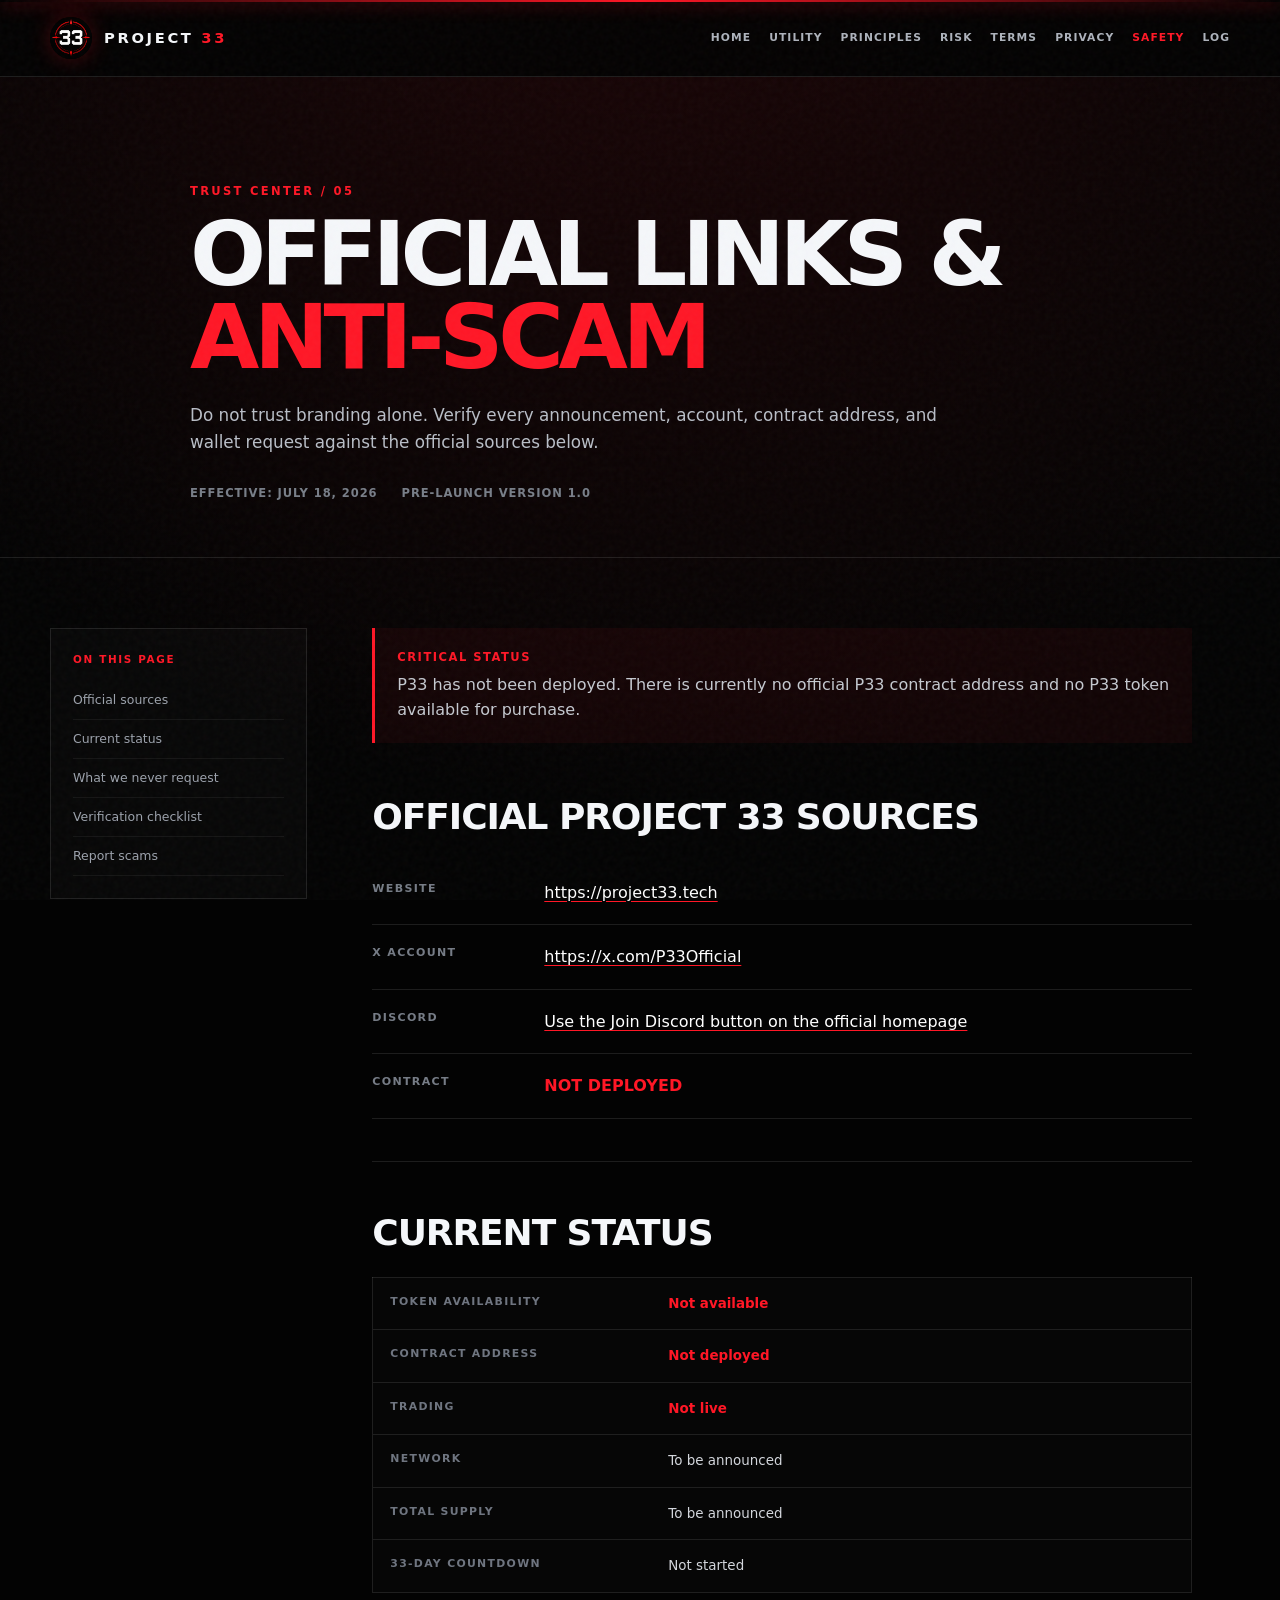
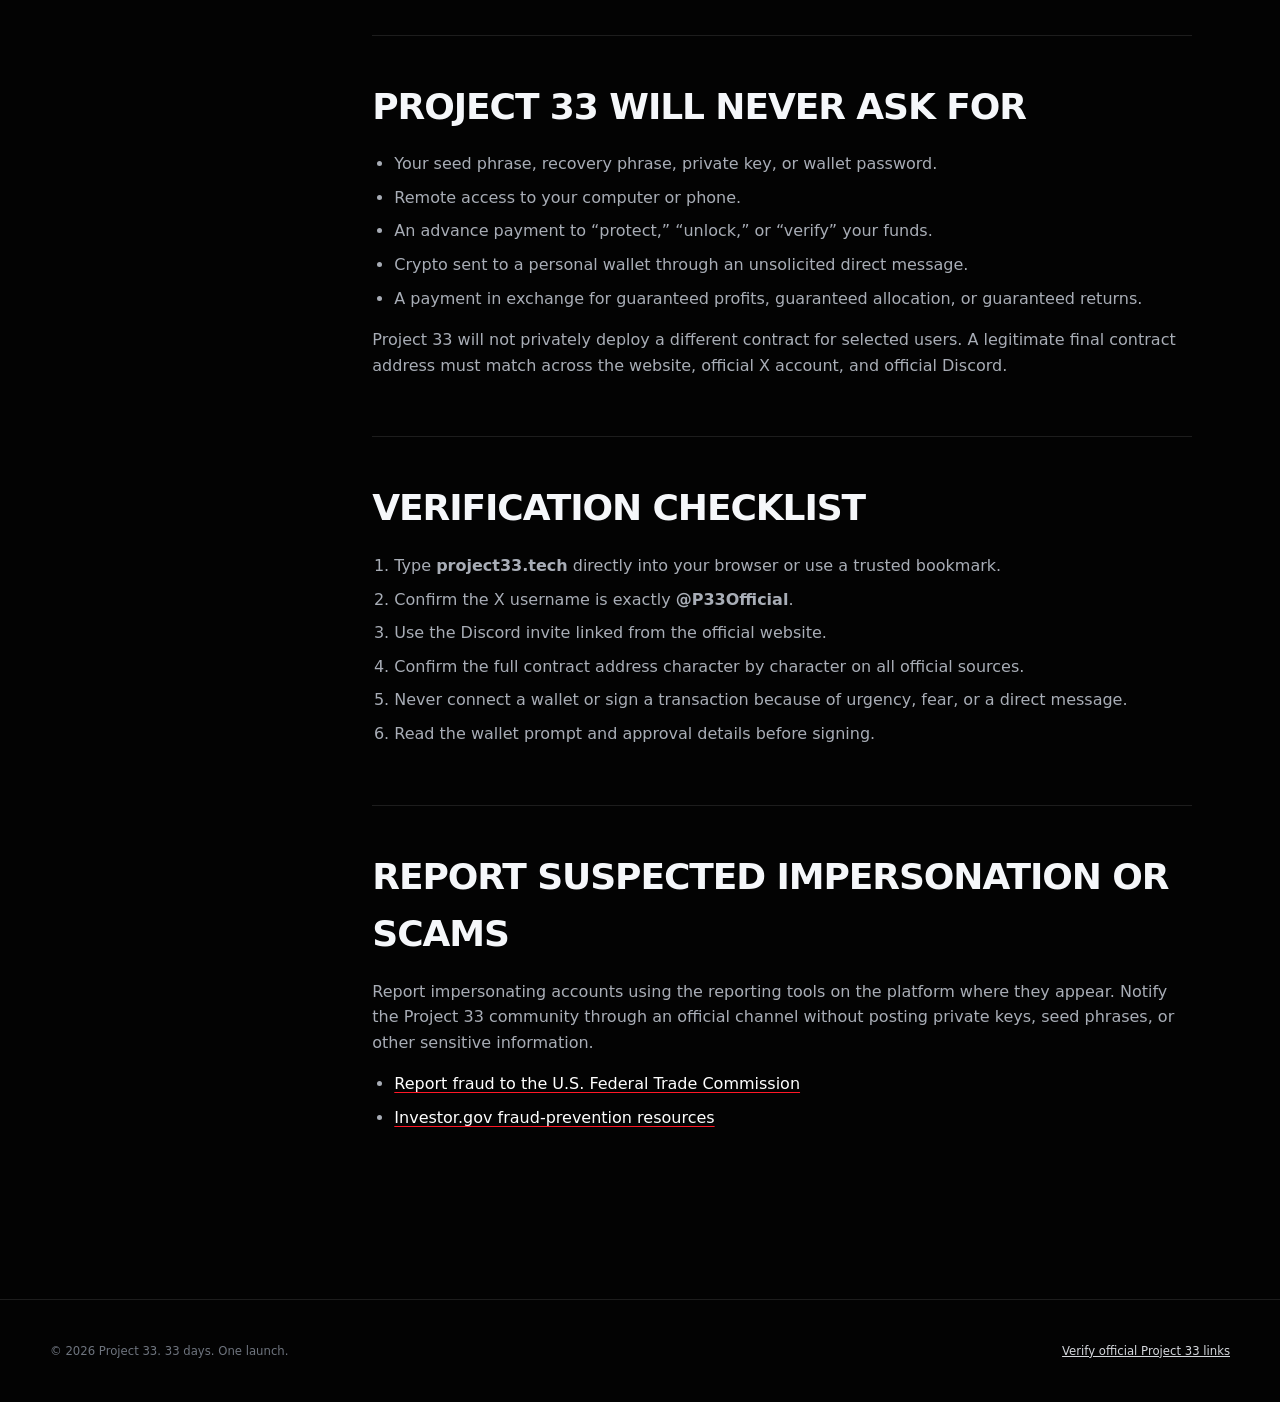
==== commit 8a3925ea: "Add files via upload" ====
--- a/official-links.html
+++ b/official-links.html
@@ -24,6 +24,7 @@
       </a>
       <nav class="trust-page-links" aria-label="Trust center navigation">
         <a href="index.html">Home</a>
+        <a href="utility.html">Utility</a>
         <a href="principles.html">Principles</a><a href="risk-disclosure.html">Risk</a><a href="terms.html">Terms</a><a href="privacy.html">Privacy</a><a href="official-links.html" aria-current="page">Safety</a><a href="transparency.html">Log</a>
       </nav>
     </div>
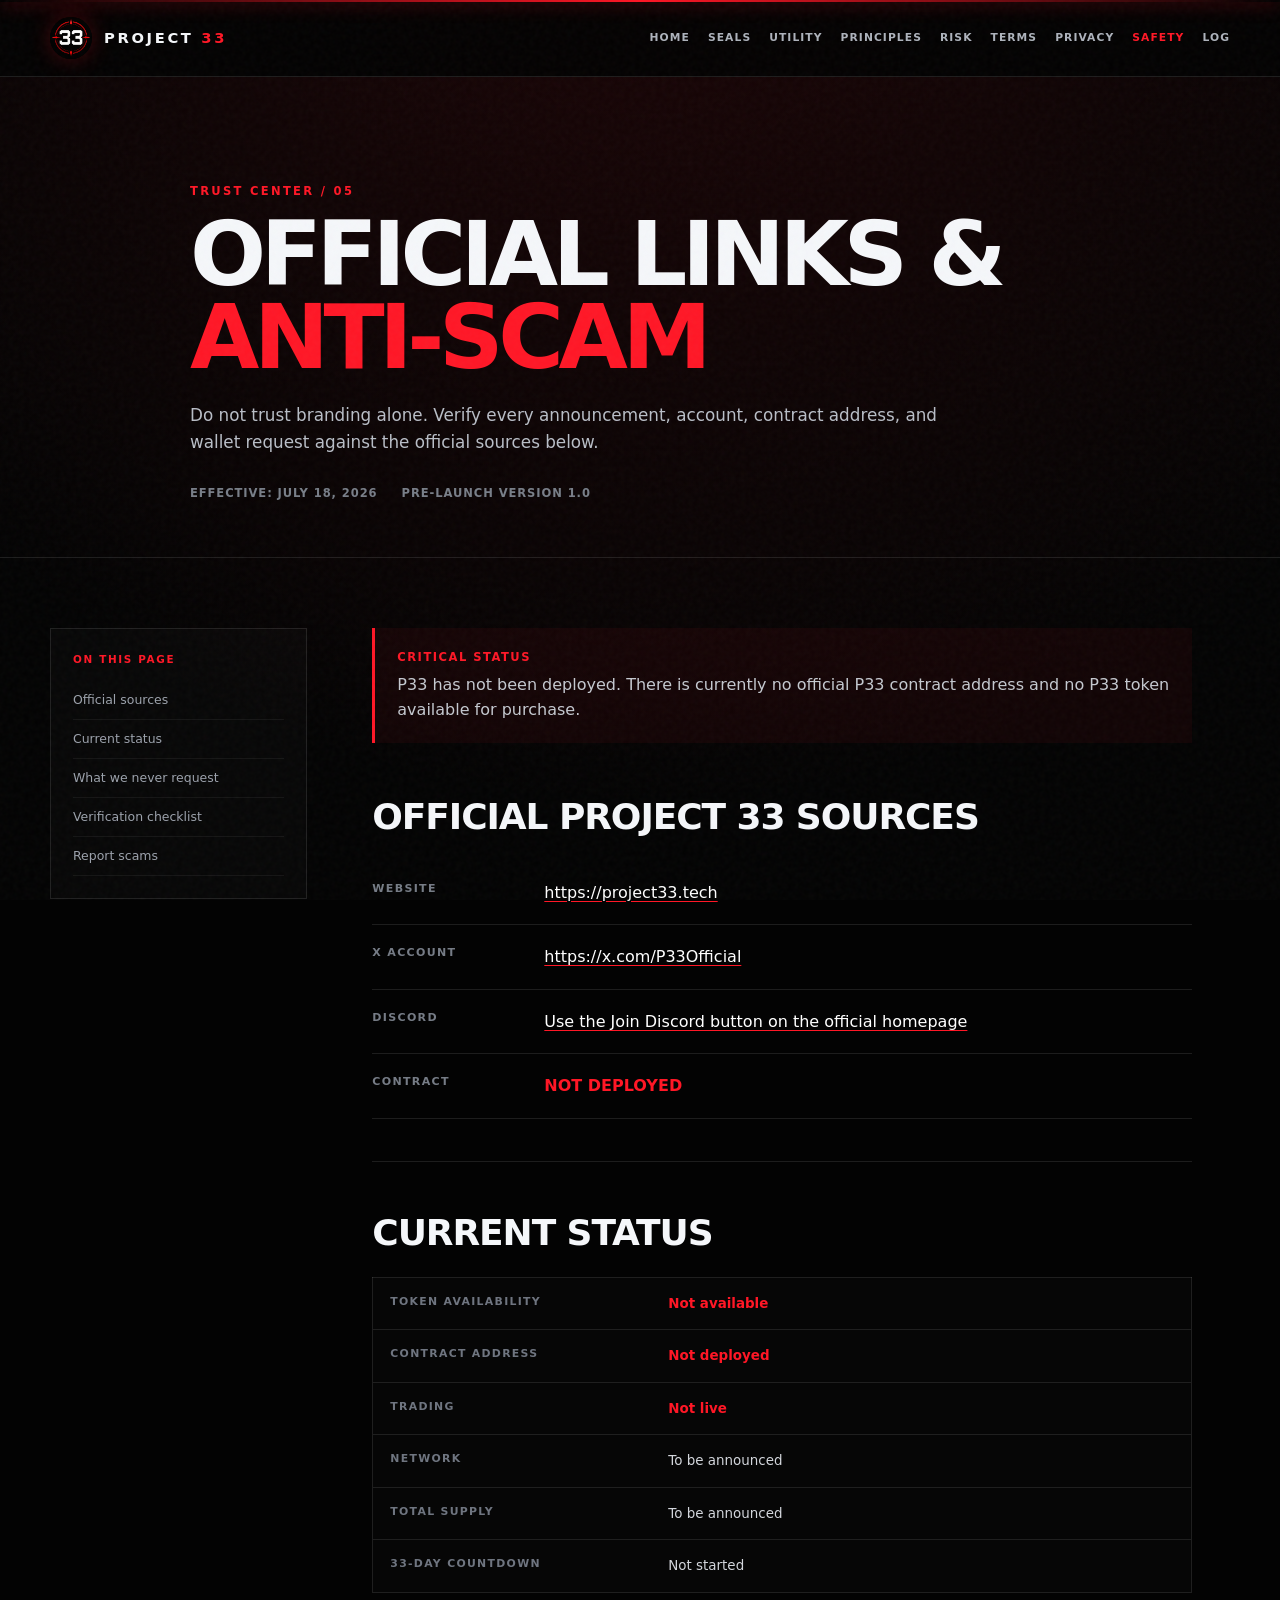
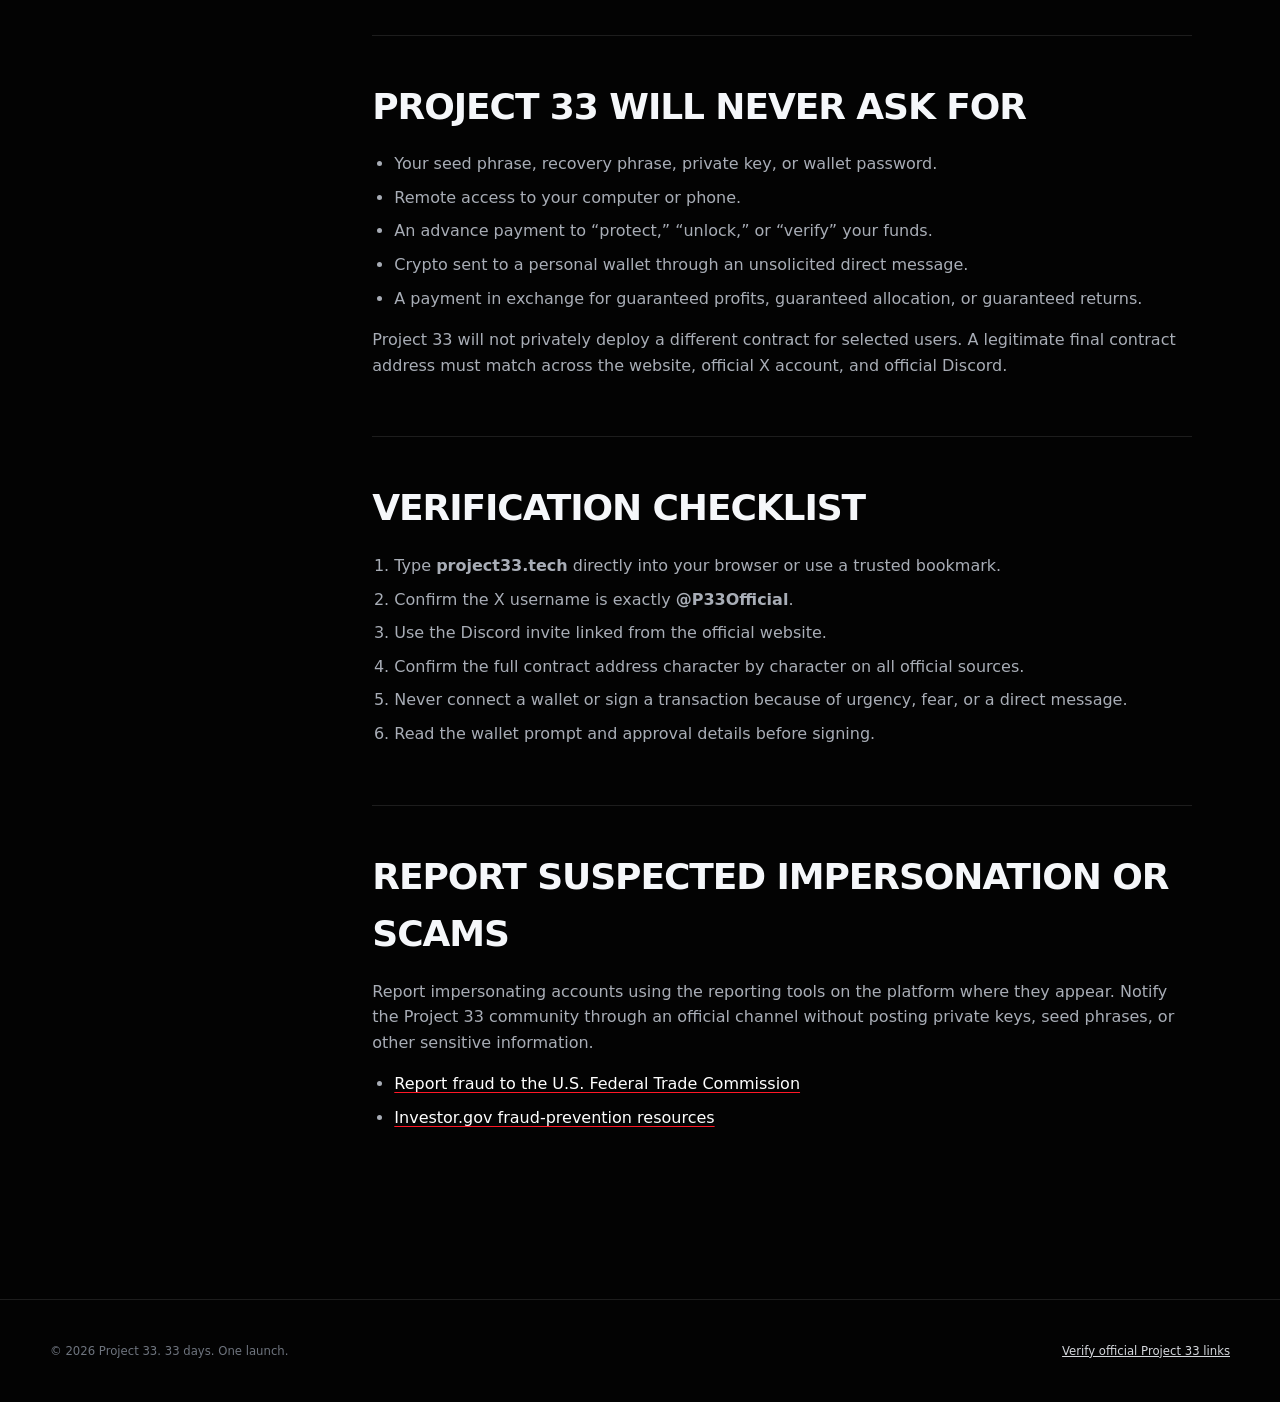
==== commit df86eb08: "Add files via upload" ====
--- a/official-links.html
+++ b/official-links.html
@@ -24,6 +24,7 @@
       </a>
       <nav class="trust-page-links" aria-label="Trust center navigation">
         <a href="index.html">Home</a>
+        <a href="seals.html">Seals</a>
         <a href="utility.html">Utility</a>
         <a href="principles.html">Principles</a><a href="risk-disclosure.html">Risk</a><a href="terms.html">Terms</a><a href="privacy.html">Privacy</a><a href="official-links.html" aria-current="page">Safety</a><a href="transparency.html">Log</a>
       </nav>
--- a/styles.css
+++ b/styles.css
@@ -1297,3 +1297,30 @@
     padding: 28px 24px;
   }
 }
+
+
+.member-counter-status {
+  margin: 0.75rem 0 0;
+  color: rgba(255, 255, 255, 0.56);
+  font-size: 0.72rem;
+  line-height: 1.45;
+  text-align: right;
+}
+
+.member-counter-status[data-state="live"] {
+  color: rgba(255, 255, 255, 0.68);
+}
+
+.member-counter-status[data-state="cached"] {
+  color: #d6b56f;
+}
+
+.member-counter-status[data-state="error"] {
+  color: #ff6b6b;
+}
+
+@media (max-width: 640px) {
+  .member-counter-status {
+    text-align: left;
+  }
+}
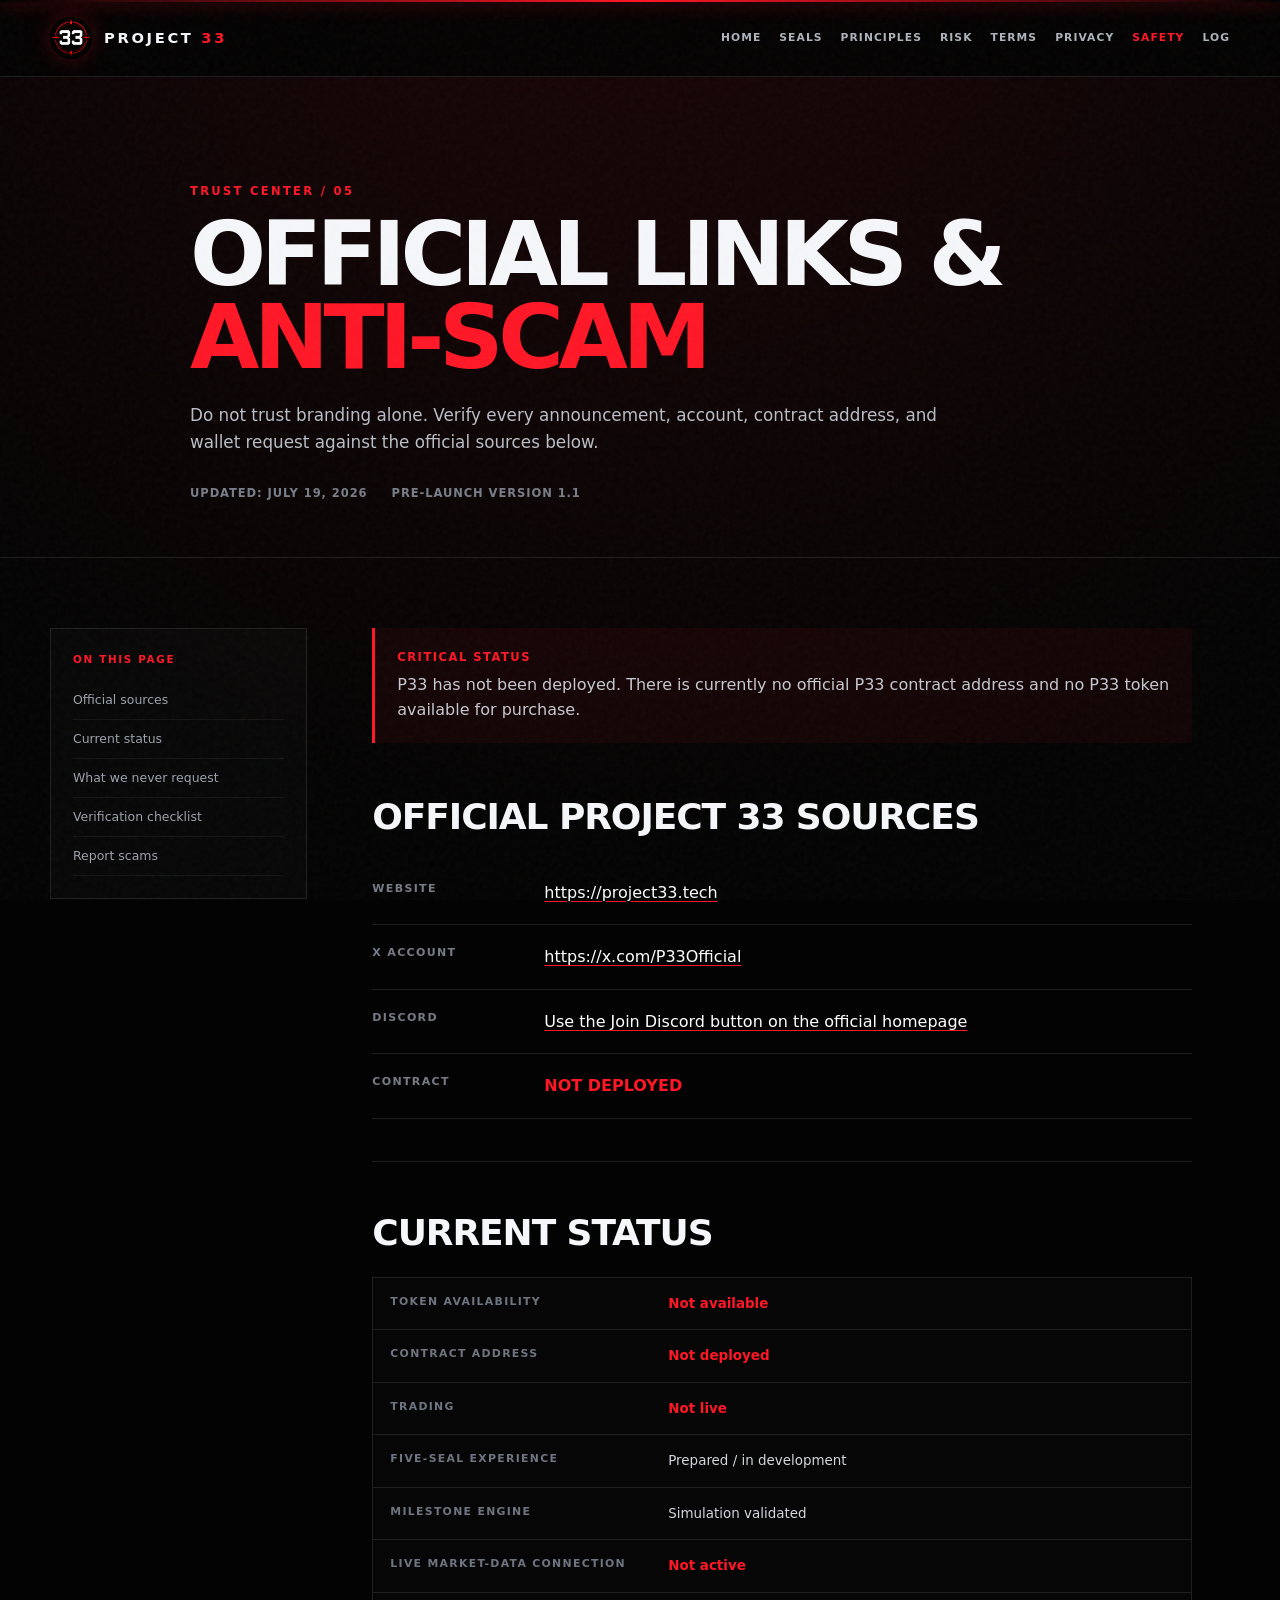
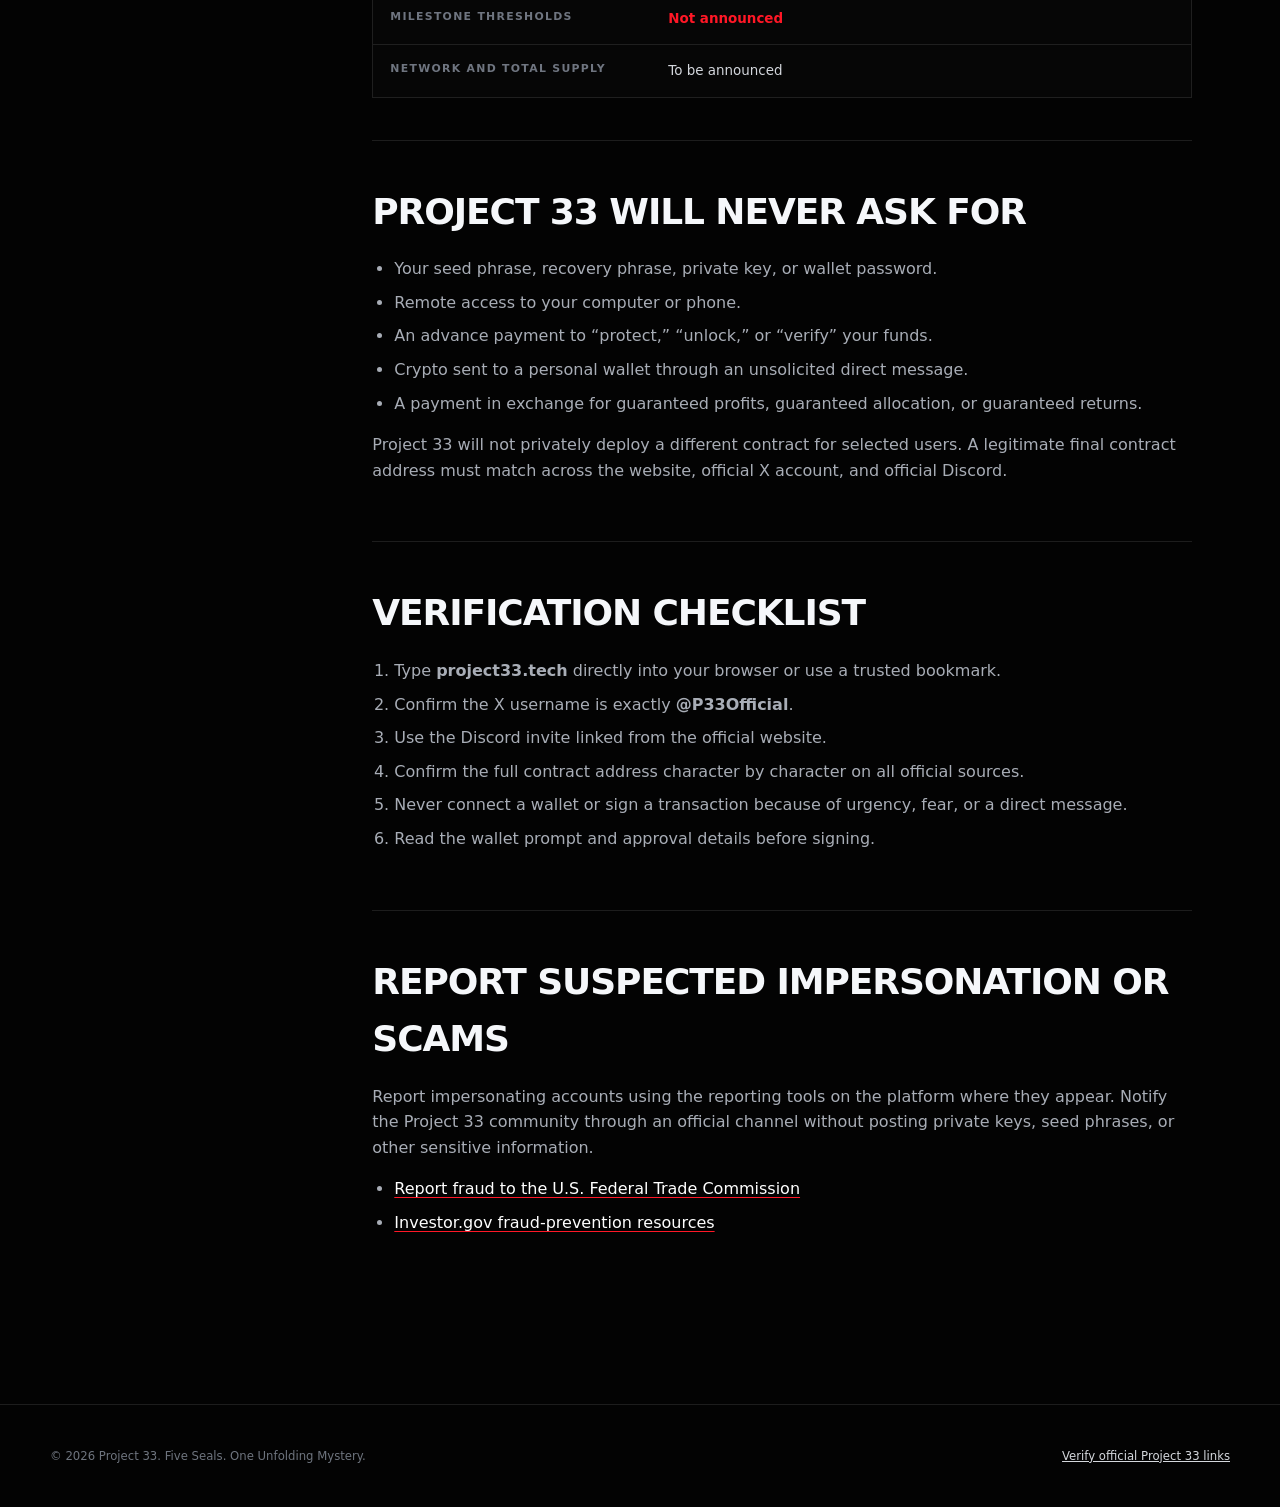
==== commit 9674c973: "Add files via upload" ====
--- a/official-links.html
+++ b/official-links.html
@@ -1,128 +1,118 @@
-<!doctype html>
+<!DOCTYPE html>
+
 <html lang="en">
 <head>
-  <meta charset="utf-8">
-  <meta name="viewport" content="width=device-width, initial-scale=1">
-  <meta name="theme-color" content="#050505">
-  <title>Official Links and Anti-Scam | Project 33</title>
-  <meta name="description" content="Verify official Project 33 sources and learn how to recognize impersonation and crypto scams.">
-  <link rel="canonical" href="https://project33.tech/official-links.html">
-  <link rel="icon" href="assets/favicon-32.png">
-  <link rel="apple-touch-icon" href="assets/apple-touch-icon.png">
-  <link rel="stylesheet" href="styles.css">
-  <link rel="stylesheet" href="trust.css">
+<meta charset="utf-8"/>
+<meta content="width=device-width, initial-scale=1" name="viewport"/>
+<meta content="#050505" name="theme-color"/>
+<title>Official Links and Anti-Scam | Project 33</title>
+<meta content="Verify official Project 33 sources and learn how to recognize impersonation and crypto scams." name="description"/>
+<link href="https://project33.tech/official-links.html" rel="canonical"/>
+<link href="assets/favicon-32.png" rel="icon"/>
+<link href="assets/apple-touch-icon.png" rel="apple-touch-icon"/>
+<link href="styles.css" rel="stylesheet"/>
+<link href="trust.css" rel="stylesheet"/>
 </head>
 <body class="trust-body">
-  <a class="skip-link" href="#content">Skip to content</a>
-  <div class="noise" aria-hidden="true"></div>
-  <div class="top-line" aria-hidden="true"></div>
-  <header class="trust-page-header">
-    <div class="container trust-page-nav">
-      <a class="brand" href="index.html" aria-label="Project 33 home">
-        <img src="assets/project33-logo.png" alt="">
-        <span>PROJECT <strong>33</strong></span>
-      </a>
-      <nav class="trust-page-links" aria-label="Trust center navigation">
-        <a href="index.html">Home</a>
-        <a href="seals.html">Seals</a>
-        <a href="utility.html">Utility</a>
-        <a href="principles.html">Principles</a><a href="risk-disclosure.html">Risk</a><a href="terms.html">Terms</a><a href="privacy.html">Privacy</a><a href="official-links.html" aria-current="page">Safety</a><a href="transparency.html">Log</a>
-      </nav>
-    </div>
-  </header>
-  <section class="trust-hero">
-    <div class="container trust-hero-inner">
-      <p class="trust-kicker">TRUST CENTER / 05</p>
-      <h1>OFFICIAL LINKS &amp; <span>ANTI-SCAM</span></h1>
-      <p class="lead">Do not trust branding alone. Verify every announcement, account, contract address, and wallet request against the official sources below.</p>
-      <div class="trust-meta">
-        <span>Effective: July 18, 2026</span>
-        <span>Pre-launch version 1.0</span>
-      </div>
-    </div>
-  </section>
-  <main id="content" class="trust-main">
-    <div class="container trust-layout">
-      <aside class="trust-sidebar"><p>On this page</p><a href="#official">Official sources</a><a href="#status">Current status</a><a href="#never">What we never request</a><a href="#verify">Verification checklist</a><a href="#report">Report scams</a></aside>
-      <div class="trust-content">
-        <div class="trust-notice">
-          <strong>Critical status</strong>
+<a class="skip-link" href="#content">Skip to content</a>
+<div aria-hidden="true" class="noise"></div>
+<div aria-hidden="true" class="top-line"></div>
+<header class="trust-page-header">
+<div class="container trust-page-nav">
+<a aria-label="Project 33 home" class="brand" href="index.html">
+<img alt="" src="assets/project33-logo.png"/>
+<span>PROJECT <strong>33</strong></span>
+</a>
+<nav aria-label="Trust center navigation" class="trust-page-links"><a href="index.html">Home</a>
+<a href="seals.html">Seals</a>
+<a href="principles.html">Principles</a>
+<a href="risk-disclosure.html">Risk</a>
+<a href="terms.html">Terms</a>
+<a href="privacy.html">Privacy</a>
+<a aria-current="page" href="official-links.html">Safety</a>
+<a href="transparency.html">Log</a></nav>
+</div>
+</header>
+<section class="trust-hero">
+<div class="container trust-hero-inner">
+<p class="trust-kicker">TRUST CENTER / 05</p>
+<h1>OFFICIAL LINKS &amp; <span>ANTI-SCAM</span></h1>
+<p class="lead">Do not trust branding alone. Verify every announcement, account, contract address, and wallet request against the official sources below.</p>
+<div class="trust-meta">
+<span>Updated: July 19, 2026</span>
+<span>Pre-launch version 1.1</span>
+</div>
+</div>
+</section>
+<main class="trust-main" id="content">
+<div class="container trust-layout">
+<aside class="trust-sidebar"><p>On this page</p><a href="#official">Official sources</a><a href="#status">Current status</a><a href="#never">What we never request</a><a href="#verify">Verification checklist</a><a href="#report">Report scams</a></aside>
+<div class="trust-content">
+<div class="trust-notice">
+<strong>Critical status</strong>
           P33 has not been deployed. There is currently no official P33 contract address and no P33 token available for purchase.
         </div>
-
-        <section id="official" class="trust-section">
-          <h2>Official Project 33 sources</h2>
-          <div class="official-link-card">
-            <strong>Website</strong>
-            <a href="https://project33.tech">https://project33.tech</a>
-          </div>
-          <div class="official-link-card">
-            <strong>X account</strong>
-            <a href="https://x.com/P33Official" target="_blank" rel="noopener noreferrer">https://x.com/P33Official</a>
-          </div>
-          <div class="official-link-card">
-            <strong>Discord</strong>
-            <a href="index.html#community">Use the Join Discord button on the official homepage</a>
-          </div>
-          <div class="official-link-card">
-            <strong>Contract</strong>
-            <span class="status-red">NOT DEPLOYED</span>
-          </div>
-        </section>
-
-        <section id="status" class="trust-section">
-          <h2>Current status</h2>
-          <table class="status-table">
-            <tr><th>Token availability</th><td class="status-red">Not available</td></tr>
-            <tr><th>Contract address</th><td class="status-red">Not deployed</td></tr>
-            <tr><th>Trading</th><td class="status-red">Not live</td></tr>
-            <tr><th>Network</th><td>To be announced</td></tr>
-            <tr><th>Total supply</th><td>To be announced</td></tr>
-            <tr><th>33-day countdown</th><td>Not started</td></tr>
-          </table>
-        </section>
-
-        <section id="never" class="trust-section">
-          <h2>Project 33 will never ask for</h2>
-          <ul>
-            <li>Your seed phrase, recovery phrase, private key, or wallet password.</li>
-            <li>Remote access to your computer or phone.</li>
-            <li>An advance payment to “protect,” “unlock,” or “verify” your funds.</li>
-            <li>Crypto sent to a personal wallet through an unsolicited direct message.</li>
-            <li>A payment in exchange for guaranteed profits, guaranteed allocation, or guaranteed returns.</li>
-          </ul>
-          <p>Project 33 will not privately deploy a different contract for selected users. A legitimate final contract address must match across the website, official X account, and official Discord.</p>
-        </section>
-
-        <section id="verify" class="trust-section">
-          <h2>Verification checklist</h2>
-          <ol>
-            <li>Type <strong>project33.tech</strong> directly into your browser or use a trusted bookmark.</li>
-            <li>Confirm the X username is exactly <strong>@P33Official</strong>.</li>
-            <li>Use the Discord invite linked from the official website.</li>
-            <li>Confirm the full contract address character by character on all official sources.</li>
-            <li>Never connect a wallet or sign a transaction because of urgency, fear, or a direct message.</li>
-            <li>Read the wallet prompt and approval details before signing.</li>
-          </ol>
-        </section>
-
-        <section id="report" class="trust-section">
-          <h2>Report suspected impersonation or scams</h2>
-          <p>Report impersonating accounts using the reporting tools on the platform where they appear. Notify the Project 33 community through an official channel without posting private keys, seed phrases, or other sensitive information.</p>
-          <ul>
-            <li><a href="https://reportfraud.ftc.gov/" target="_blank" rel="noopener noreferrer">Report fraud to the U.S. Federal Trade Commission</a></li>
-            <li><a href="https://www.investor.gov/protect-your-investments-fraud/how-avoid-fraud" target="_blank" rel="noopener noreferrer">Investor.gov fraud-prevention resources</a></li>
-          </ul>
-        </section>
-      </div>
-    </div>
-  </main>
-
-  <footer class="page-footer">
-    <div class="container page-footer-grid">
-      <p>© 2026 Project 33. 33 days. One launch.</p>
-      <p><a href="official-links.html">Verify official Project 33 links</a></p>
-    </div>
-  </footer>
+<section class="trust-section" id="official">
+<h2>Official Project 33 sources</h2>
+<div class="official-link-card">
+<strong>Website</strong>
+<a href="https://project33.tech">https://project33.tech</a>
+</div>
+<div class="official-link-card">
+<strong>X account</strong>
+<a href="https://x.com/P33Official" rel="noopener noreferrer" target="_blank">https://x.com/P33Official</a>
+</div>
+<div class="official-link-card">
+<strong>Discord</strong>
+<a href="index.html#community">Use the Join Discord button on the official homepage</a>
+</div>
+<div class="official-link-card">
+<strong>Contract</strong>
+<span class="status-red">NOT DEPLOYED</span>
+</div>
+</section>
+<section class="trust-section" id="status">
+<h2>Current status</h2>
+<table class="status-table"><tr><th>Token availability</th><td class="status-red">Not available</td></tr><tr><th>Contract address</th><td class="status-red">Not deployed</td></tr><tr><th>Trading</th><td class="status-red">Not live</td></tr><tr><th>Five-Seal experience</th><td>Prepared / in development</td></tr><tr><th>Milestone Engine</th><td>Simulation validated</td></tr><tr><th>Live market-data connection</th><td class="status-red">Not active</td></tr><tr><th>Milestone thresholds</th><td class="status-red">Not announced</td></tr><tr><th>Network and total supply</th><td>To be announced</td></tr></table>
+</section>
+<section class="trust-section" id="never">
+<h2>Project 33 will never ask for</h2>
+<ul>
+<li>Your seed phrase, recovery phrase, private key, or wallet password.</li>
+<li>Remote access to your computer or phone.</li>
+<li>An advance payment to “protect,” “unlock,” or “verify” your funds.</li>
+<li>Crypto sent to a personal wallet through an unsolicited direct message.</li>
+<li>A payment in exchange for guaranteed profits, guaranteed allocation, or guaranteed returns.</li>
+</ul>
+<p>Project 33 will not privately deploy a different contract for selected users. A legitimate final contract address must match across the website, official X account, and official Discord.</p>
+</section>
+<section class="trust-section" id="verify">
+<h2>Verification checklist</h2>
+<ol>
+<li>Type <strong>project33.tech</strong> directly into your browser or use a trusted bookmark.</li>
+<li>Confirm the X username is exactly <strong>@P33Official</strong>.</li>
+<li>Use the Discord invite linked from the official website.</li>
+<li>Confirm the full contract address character by character on all official sources.</li>
+<li>Never connect a wallet or sign a transaction because of urgency, fear, or a direct message.</li>
+<li>Read the wallet prompt and approval details before signing.</li>
+</ol>
+</section>
+<section class="trust-section" id="report">
+<h2>Report suspected impersonation or scams</h2>
+<p>Report impersonating accounts using the reporting tools on the platform where they appear. Notify the Project 33 community through an official channel without posting private keys, seed phrases, or other sensitive information.</p>
+<ul>
+<li><a href="https://reportfraud.ftc.gov/" rel="noopener noreferrer" target="_blank">Report fraud to the U.S. Federal Trade Commission</a></li>
+<li><a href="https://www.investor.gov/protect-your-investments-fraud/how-avoid-fraud" rel="noopener noreferrer" target="_blank">Investor.gov fraud-prevention resources</a></li>
+</ul>
+</section>
+</div>
+</div>
+</main>
+<footer class="page-footer">
+<div class="container page-footer-grid">
+<p>© 2026 Project 33. Five Seals. One Unfolding Mystery.</p>
+<p><a href="official-links.html">Verify official Project 33 links</a></p>
+</div>
+</footer>
 </body>
 </html>
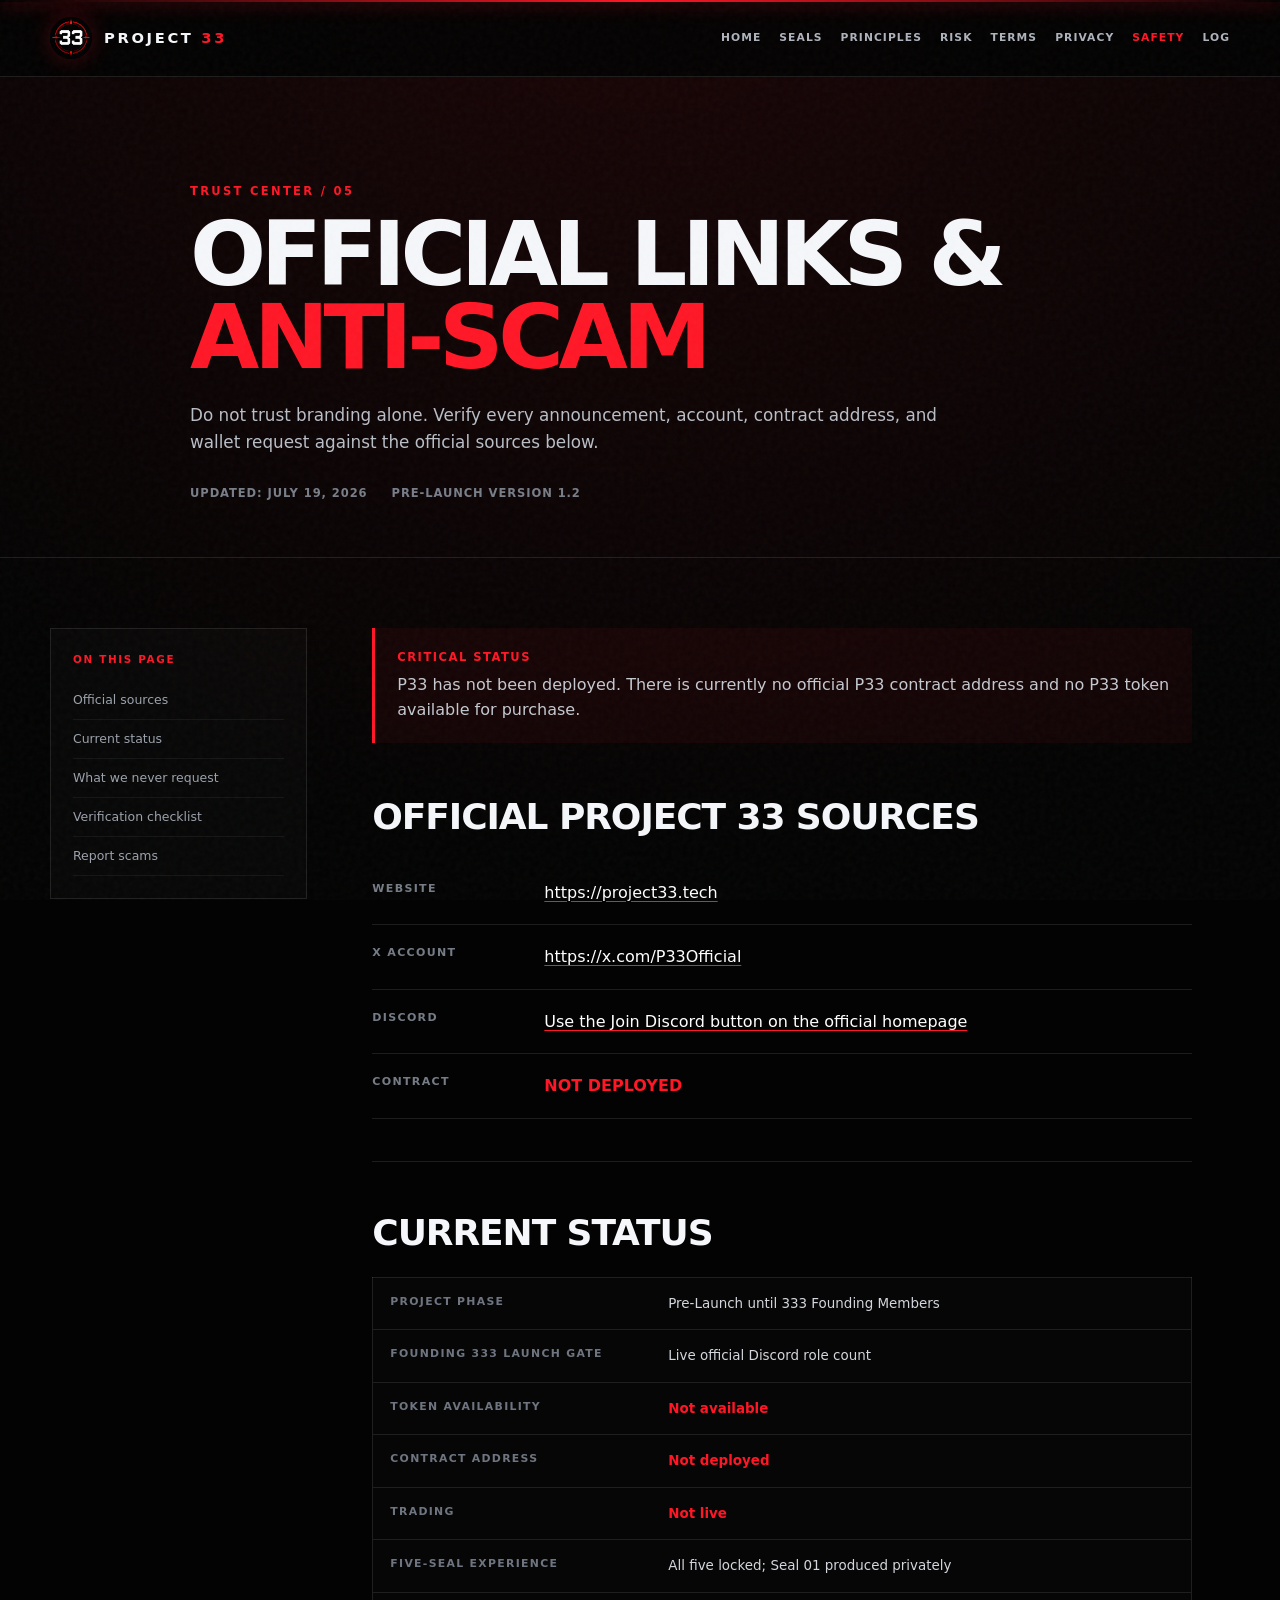
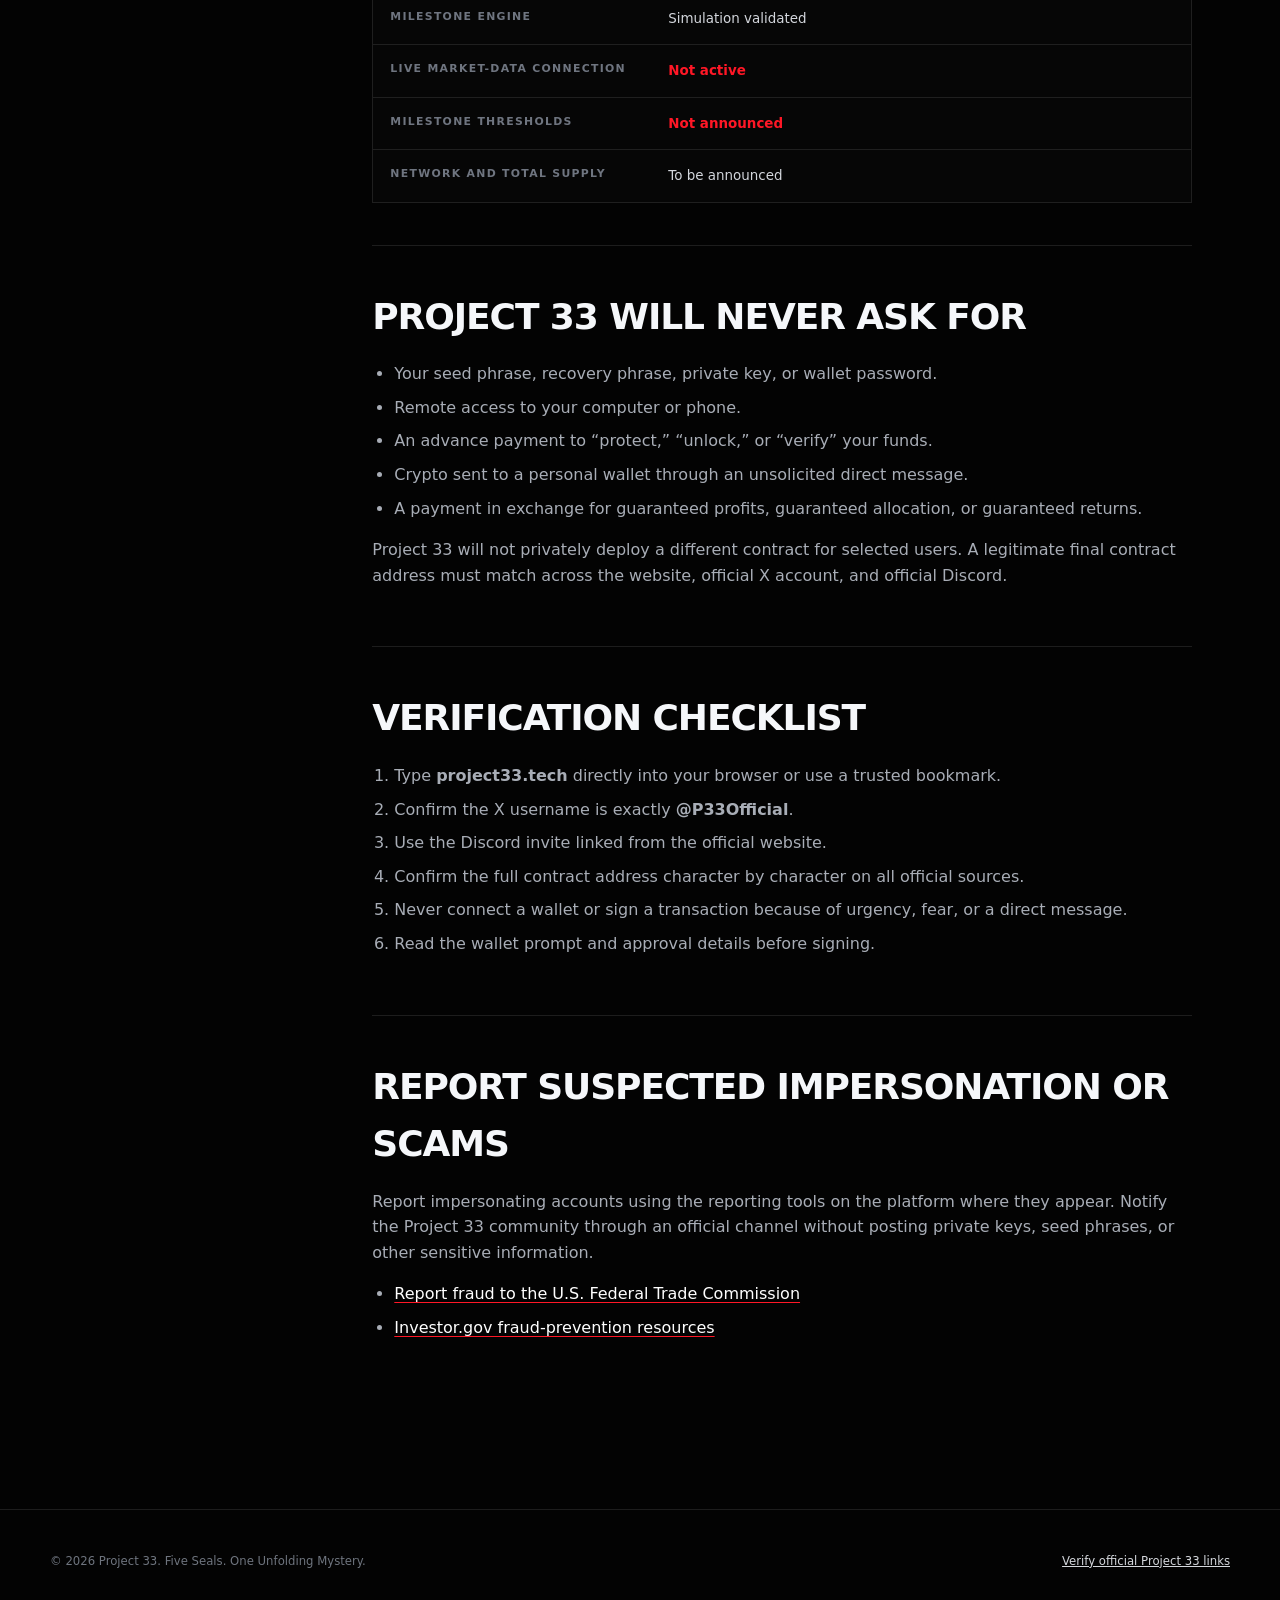
==== commit 9a77c22b: "Add files via upload" ====
--- a/official-links.html
+++ b/official-links.html
@@ -40,7 +40,7 @@
 <p class="lead">Do not trust branding alone. Verify every announcement, account, contract address, and wallet request against the official sources below.</p>
 <div class="trust-meta">
 <span>Updated: July 19, 2026</span>
-<span>Pre-launch version 1.1</span>
+<span>Pre-launch version 1.2</span>
 </div>
 </div>
 </section>
@@ -73,7 +73,7 @@
 </section>
 <section class="trust-section" id="status">
 <h2>Current status</h2>
-<table class="status-table"><tr><th>Token availability</th><td class="status-red">Not available</td></tr><tr><th>Contract address</th><td class="status-red">Not deployed</td></tr><tr><th>Trading</th><td class="status-red">Not live</td></tr><tr><th>Five-Seal experience</th><td>Prepared / in development</td></tr><tr><th>Milestone Engine</th><td>Simulation validated</td></tr><tr><th>Live market-data connection</th><td class="status-red">Not active</td></tr><tr><th>Milestone thresholds</th><td class="status-red">Not announced</td></tr><tr><th>Network and total supply</th><td>To be announced</td></tr></table>
+<table class="status-table"><tr><th>Project phase</th><td>Pre-Launch until 333 Founding Members</td></tr><tr><th>Founding 333 launch gate</th><td>Live official Discord role count</td></tr><tr><th>Token availability</th><td class="status-red">Not available</td></tr><tr><th>Contract address</th><td class="status-red">Not deployed</td></tr><tr><th>Trading</th><td class="status-red">Not live</td></tr><tr><th>Five-Seal experience</th><td>All five locked; Seal 01 produced privately</td></tr><tr><th>Milestone Engine</th><td>Simulation validated</td></tr><tr><th>Live market-data connection</th><td class="status-red">Not active</td></tr><tr><th>Milestone thresholds</th><td class="status-red">Not announced</td></tr><tr><th>Network and total supply</th><td>To be announced</td></tr></table>
 </section>
 <section class="trust-section" id="never">
 <h2>Project 33 will never ask for</h2>
--- a/styles.css
+++ b/styles.css
@@ -1324,3 +1324,95 @@
     text-align: left;
   }
 }
+
+
+/* Founding 333 pre-launch gate */
+.launch-state-note {
+  margin-top: 10px !important;
+  color: #b7bbc3 !important;
+  font-size: .72rem !important;
+  line-height: 1.5;
+}
+.launch-gate-badge {
+  display: inline-flex;
+  justify-content: center;
+  margin-top: 15px;
+  padding: 7px 10px;
+  border: 1px solid rgba(255,23,38,.32);
+  color: var(--red);
+  background: rgba(255,23,38,.05);
+  font-size: .58rem;
+  font-weight: 900;
+  letter-spacing: .16em;
+}
+.members-remaining {
+  margin: 12px 0 0;
+  color: var(--white);
+  font-size: .66rem;
+  font-weight: 900;
+  letter-spacing: .12em;
+}
+.launch-gate-section {
+  overflow: hidden;
+  border-block: 1px solid var(--line);
+  background:
+    radial-gradient(circle at 50% 0%, rgba(255,23,38,.10), transparent 35%),
+    linear-gradient(90deg, rgba(255,23,38,.025) 1px, transparent 1px),
+    linear-gradient(rgba(255,23,38,.025) 1px, transparent 1px),
+    #060607;
+  background-size: auto, 42px 42px, 42px 42px, auto;
+}
+.launch-gate-heading {
+  max-width: 760px;
+  margin-bottom: 48px;
+}
+.launch-gate-heading h2 {
+  margin: 12px 0 18px;
+  font-size: clamp(2.7rem, 7vw, 6.5rem);
+  line-height: .9;
+  letter-spacing: -.06em;
+  text-transform: uppercase;
+}
+.launch-gate-heading h2 span { color: var(--red); }
+.launch-gate-heading > p:last-child { color: var(--muted); font-size: 1.04rem; }
+.launch-gate-flow {
+  display: grid;
+  grid-template-columns: 1fr auto 1fr auto 1fr;
+  align-items: stretch;
+  gap: 15px;
+}
+.launch-gate-node {
+  min-height: 230px;
+  padding: 26px;
+  border: 1px solid var(--line);
+  background: rgba(255,255,255,.015);
+}
+.launch-gate-node.current,
+.launch-gate-node.threshold { border-color: rgba(255,23,38,.34); }
+.launch-gate-node > span { color: var(--red); font-size: .65rem; font-weight: 900; letter-spacing: .18em; }
+.launch-gate-node strong { display: block; margin-top: 78px; font-size: 1rem; letter-spacing: .08em; }
+.launch-gate-node p { margin: 10px 0 0; color: var(--muted); font-size: .86rem; }
+.launch-gate-arrow { align-self: center; color: var(--red); font-size: 1.5rem; }
+.launch-gate-clarifier {
+  margin-top: 24px;
+  padding: 20px 22px;
+  border-left: 2px solid var(--red);
+  background: rgba(255,23,38,.045);
+  color: #b8bdc5;
+  font-size: .86rem;
+}
+.launch-gate-clarifier strong { color: var(--white); }
+.launch-threshold-reached [data-launch-state-badge] {
+  color: var(--white);
+  border-color: rgba(255,255,255,.35);
+  background: rgba(255,23,38,.16);
+  box-shadow: 0 0 20px rgba(255,23,38,.16);
+}
+.launch-threshold-reached .progress-fill { box-shadow: 0 0 28px rgba(255,23,38,.48); }
+.launch-threshold-reached .status-chip span { animation: pulse 1.1s infinite; }
+@media (max-width: 900px) {
+  .launch-gate-flow { grid-template-columns: 1fr; }
+  .launch-gate-arrow { transform: rotate(90deg); justify-self: center; }
+  .launch-gate-node { min-height: 190px; }
+  .launch-gate-node strong { margin-top: 52px; }
+}
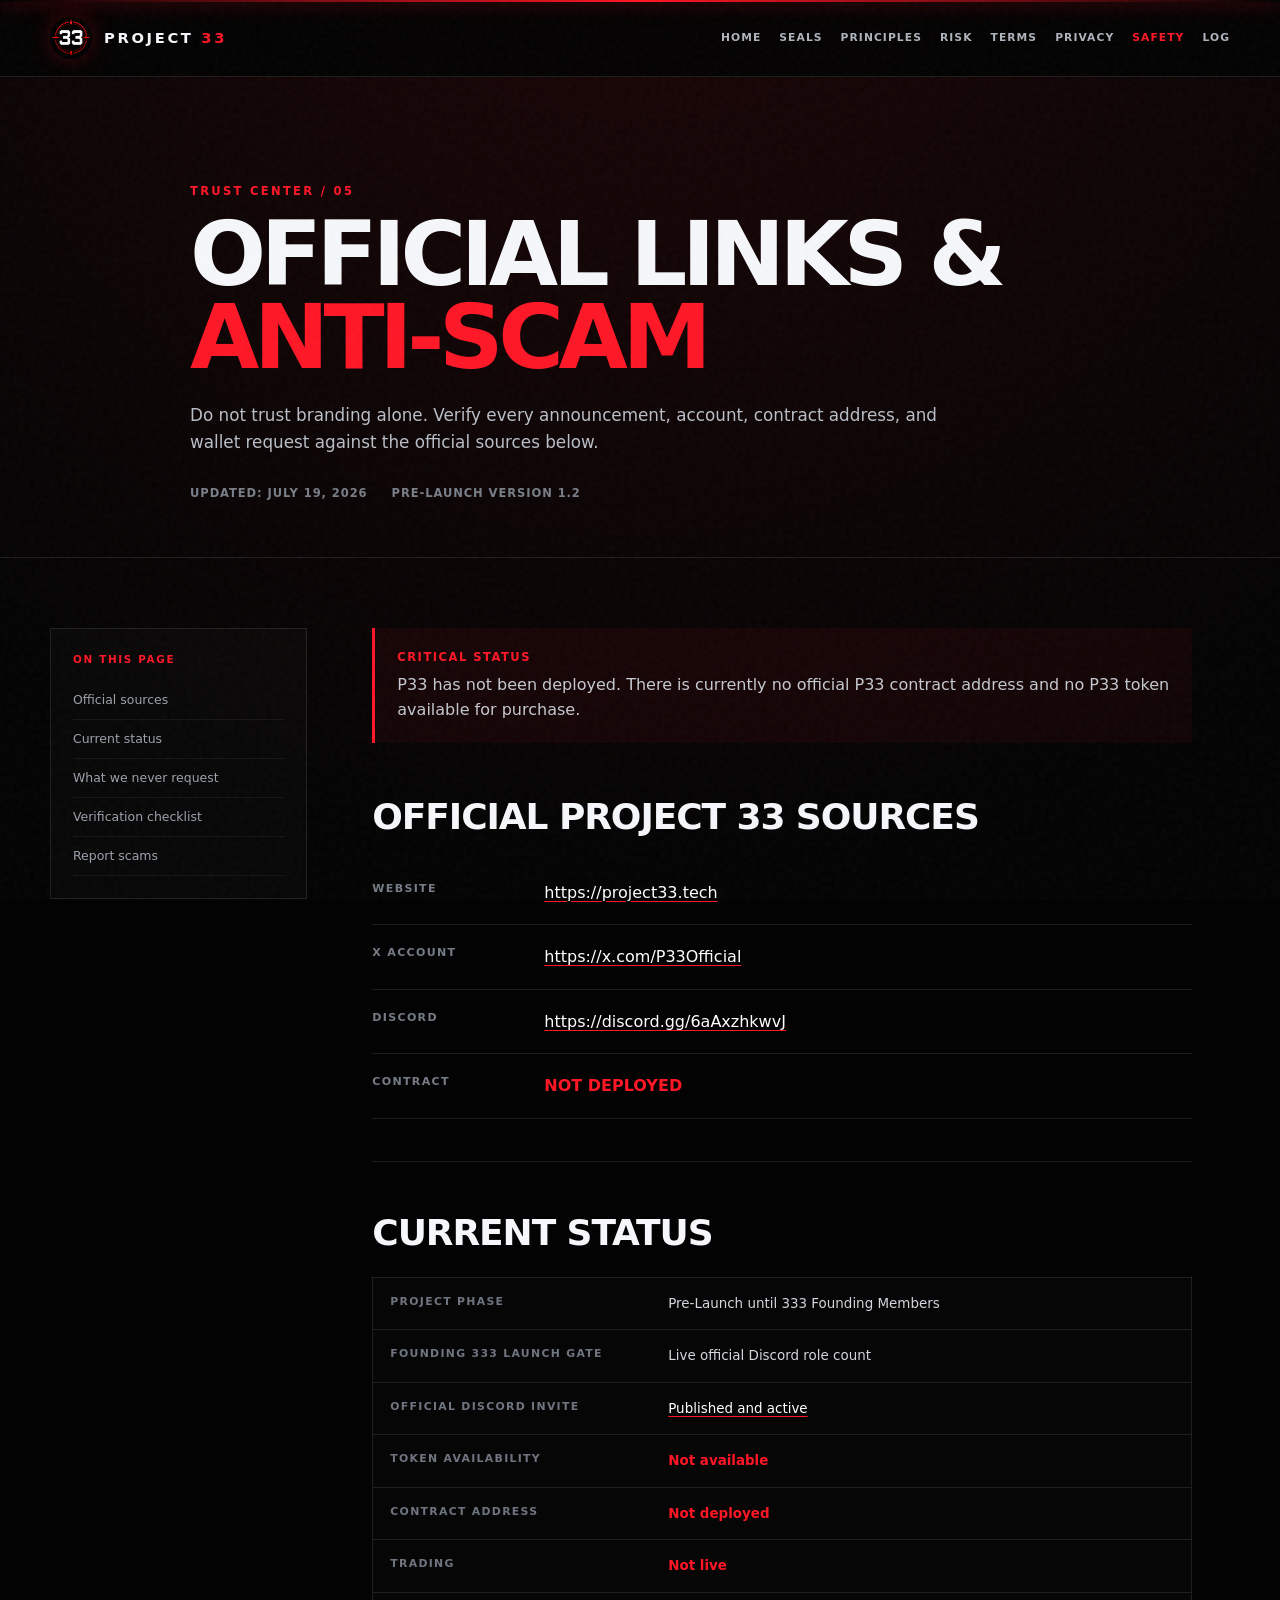
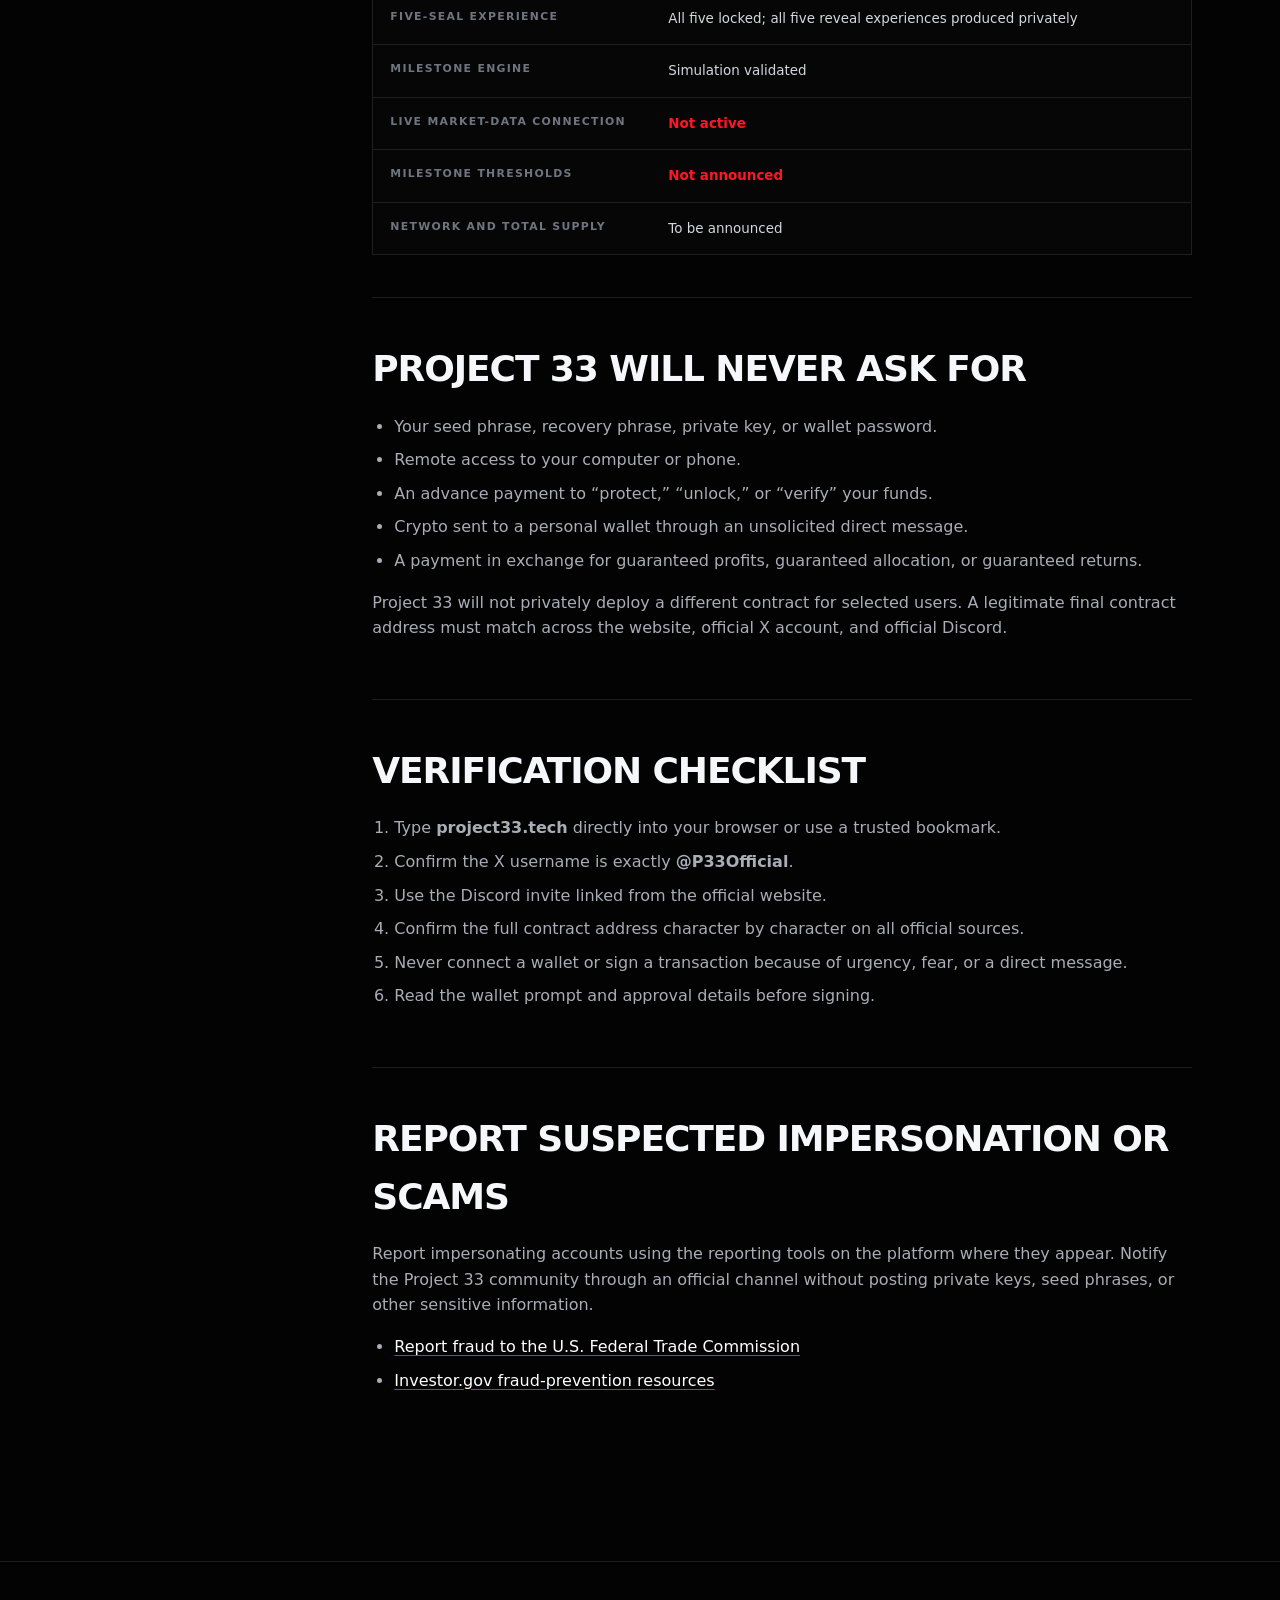
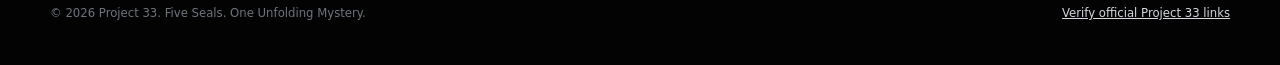
==== commit b2c82ae3: "Add files via upload" ====
--- a/official-links.html
+++ b/official-links.html
@@ -64,7 +64,7 @@
 </div>
 <div class="official-link-card">
 <strong>Discord</strong>
-<a href="index.html#community">Use the Join Discord button on the official homepage</a>
+<a href="https://discord.gg/6aAxzhkwvJ" rel="noopener noreferrer" target="_blank">https://discord.gg/6aAxzhkwvJ</a>
 </div>
 <div class="official-link-card">
 <strong>Contract</strong>
@@ -73,7 +73,7 @@
 </section>
 <section class="trust-section" id="status">
 <h2>Current status</h2>
-<table class="status-table"><tr><th>Project phase</th><td>Pre-Launch until 333 Founding Members</td></tr><tr><th>Founding 333 launch gate</th><td>Live official Discord role count</td></tr><tr><th>Token availability</th><td class="status-red">Not available</td></tr><tr><th>Contract address</th><td class="status-red">Not deployed</td></tr><tr><th>Trading</th><td class="status-red">Not live</td></tr><tr><th>Five-Seal experience</th><td>All five locked; Seal 01 produced privately</td></tr><tr><th>Milestone Engine</th><td>Simulation validated</td></tr><tr><th>Live market-data connection</th><td class="status-red">Not active</td></tr><tr><th>Milestone thresholds</th><td class="status-red">Not announced</td></tr><tr><th>Network and total supply</th><td>To be announced</td></tr></table>
+<table class="status-table"><tr><th>Project phase</th><td>Pre-Launch until 333 Founding Members</td></tr><tr><th>Founding 333 launch gate</th><td>Live official Discord role count</td></tr><tr><th>Official Discord invite</th><td><a href="https://discord.gg/6aAxzhkwvJ" rel="noopener noreferrer" target="_blank">Published and active</a></td></tr><tr><th>Token availability</th><td class="status-red">Not available</td></tr><tr><th>Contract address</th><td class="status-red">Not deployed</td></tr><tr><th>Trading</th><td class="status-red">Not live</td></tr><tr><th>Five-Seal experience</th><td>All five locked; all five reveal experiences produced privately</td></tr><tr><th>Milestone Engine</th><td>Simulation validated</td></tr><tr><th>Live market-data connection</th><td class="status-red">Not active</td></tr><tr><th>Milestone thresholds</th><td class="status-red">Not announced</td></tr><tr><th>Network and total supply</th><td>To be announced</td></tr></table>
 </section>
 <section class="trust-section" id="never">
 <h2>Project 33 will never ask for</h2>
--- a/styles.css
+++ b/styles.css
@@ -1389,8 +1389,25 @@
 }
 .launch-gate-node.current,
 .launch-gate-node.threshold { border-color: rgba(255,23,38,.34); }
-.launch-gate-node > span { color: var(--red); font-size: .65rem; font-weight: 900; letter-spacing: .18em; }
-.launch-gate-node strong { display: block; margin-top: 78px; font-size: 1rem; letter-spacing: .08em; }
+.launch-gate-label {
+  display: flex;
+  align-items: baseline;
+  gap: 10px;
+  margin-top: 78px;
+}
+.launch-gate-label > span {
+  flex: 0 0 auto;
+  color: var(--red);
+  font-size: .72rem;
+  font-weight: 900;
+  letter-spacing: .18em;
+}
+.launch-gate-label strong {
+  display: inline;
+  margin: 0;
+  font-size: 1rem;
+  letter-spacing: .08em;
+}
 .launch-gate-node p { margin: 10px 0 0; color: var(--muted); font-size: .86rem; }
 .launch-gate-arrow { align-self: center; color: var(--red); font-size: 1.5rem; }
 .launch-gate-clarifier {
@@ -1414,5 +1431,5 @@
   .launch-gate-flow { grid-template-columns: 1fr; }
   .launch-gate-arrow { transform: rotate(90deg); justify-self: center; }
   .launch-gate-node { min-height: 190px; }
-  .launch-gate-node strong { margin-top: 52px; }
-}
+  .launch-gate-label { margin-top: 52px; }
+}
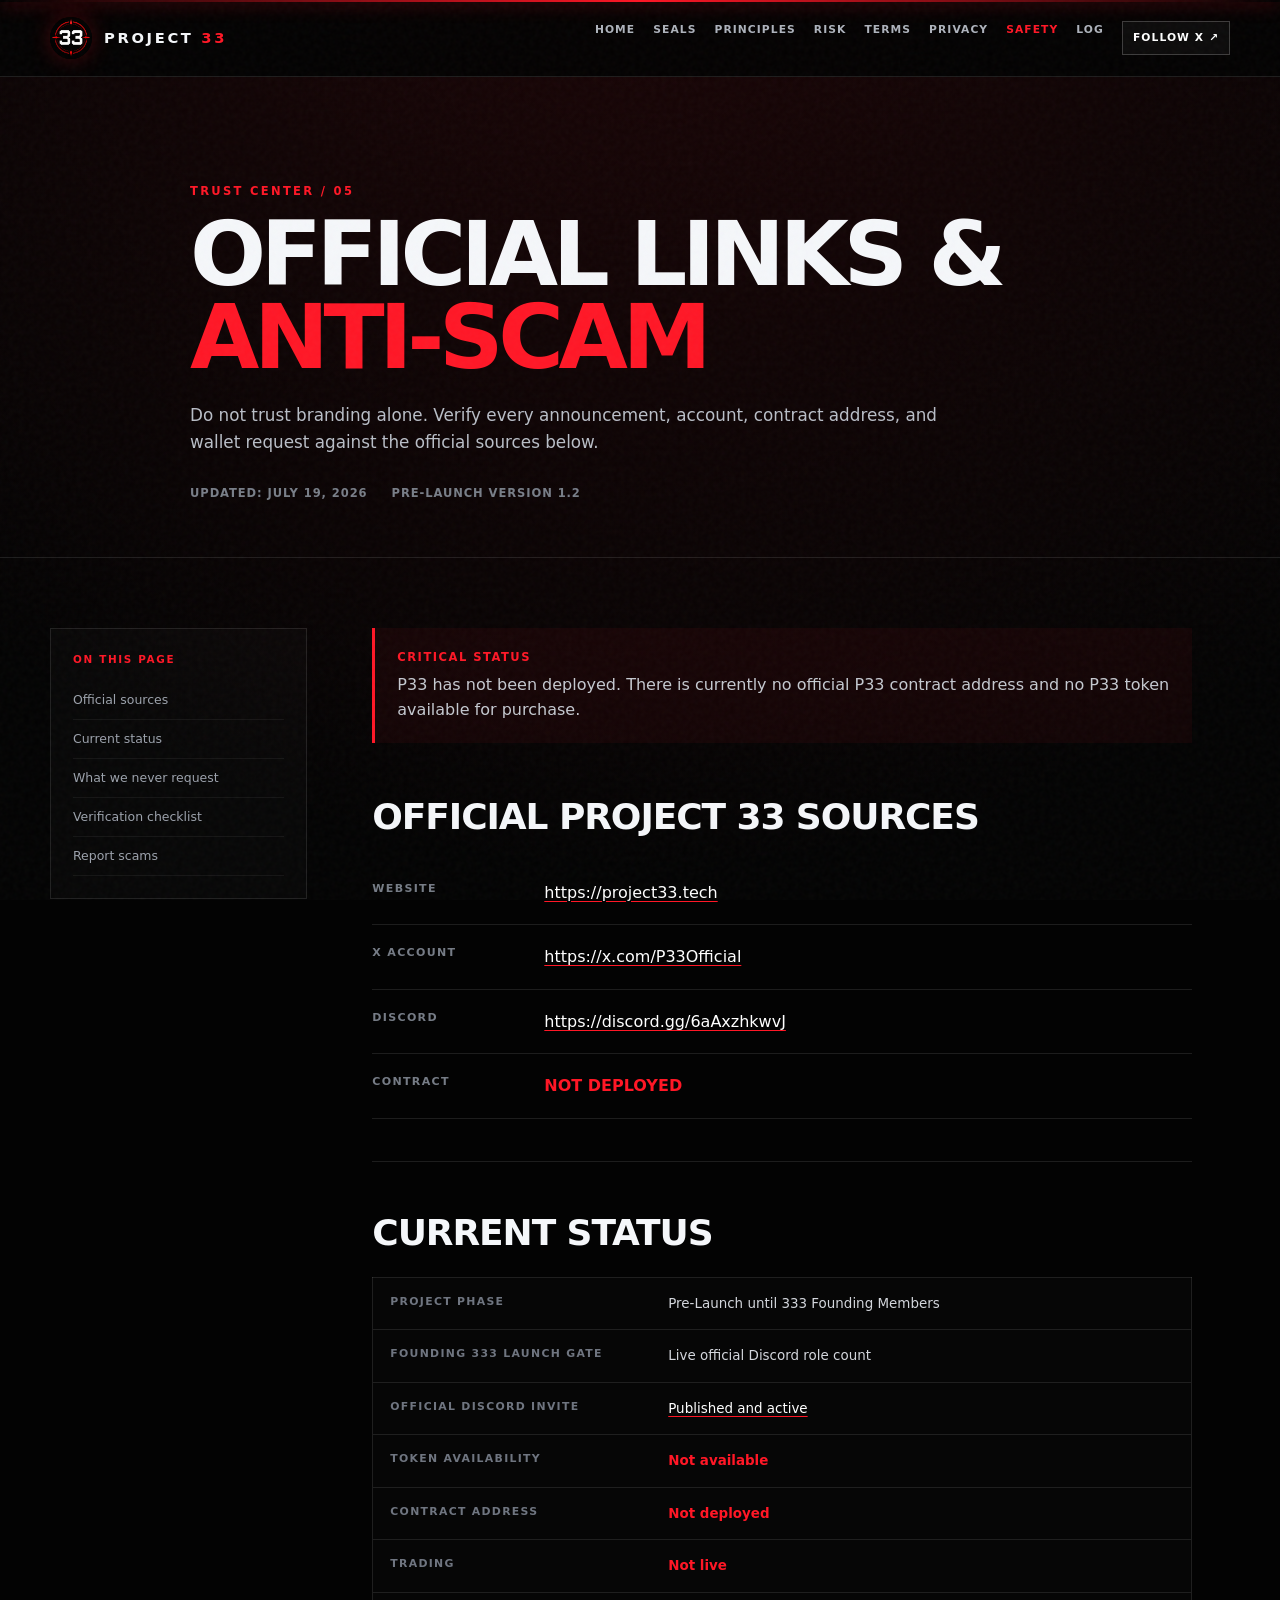
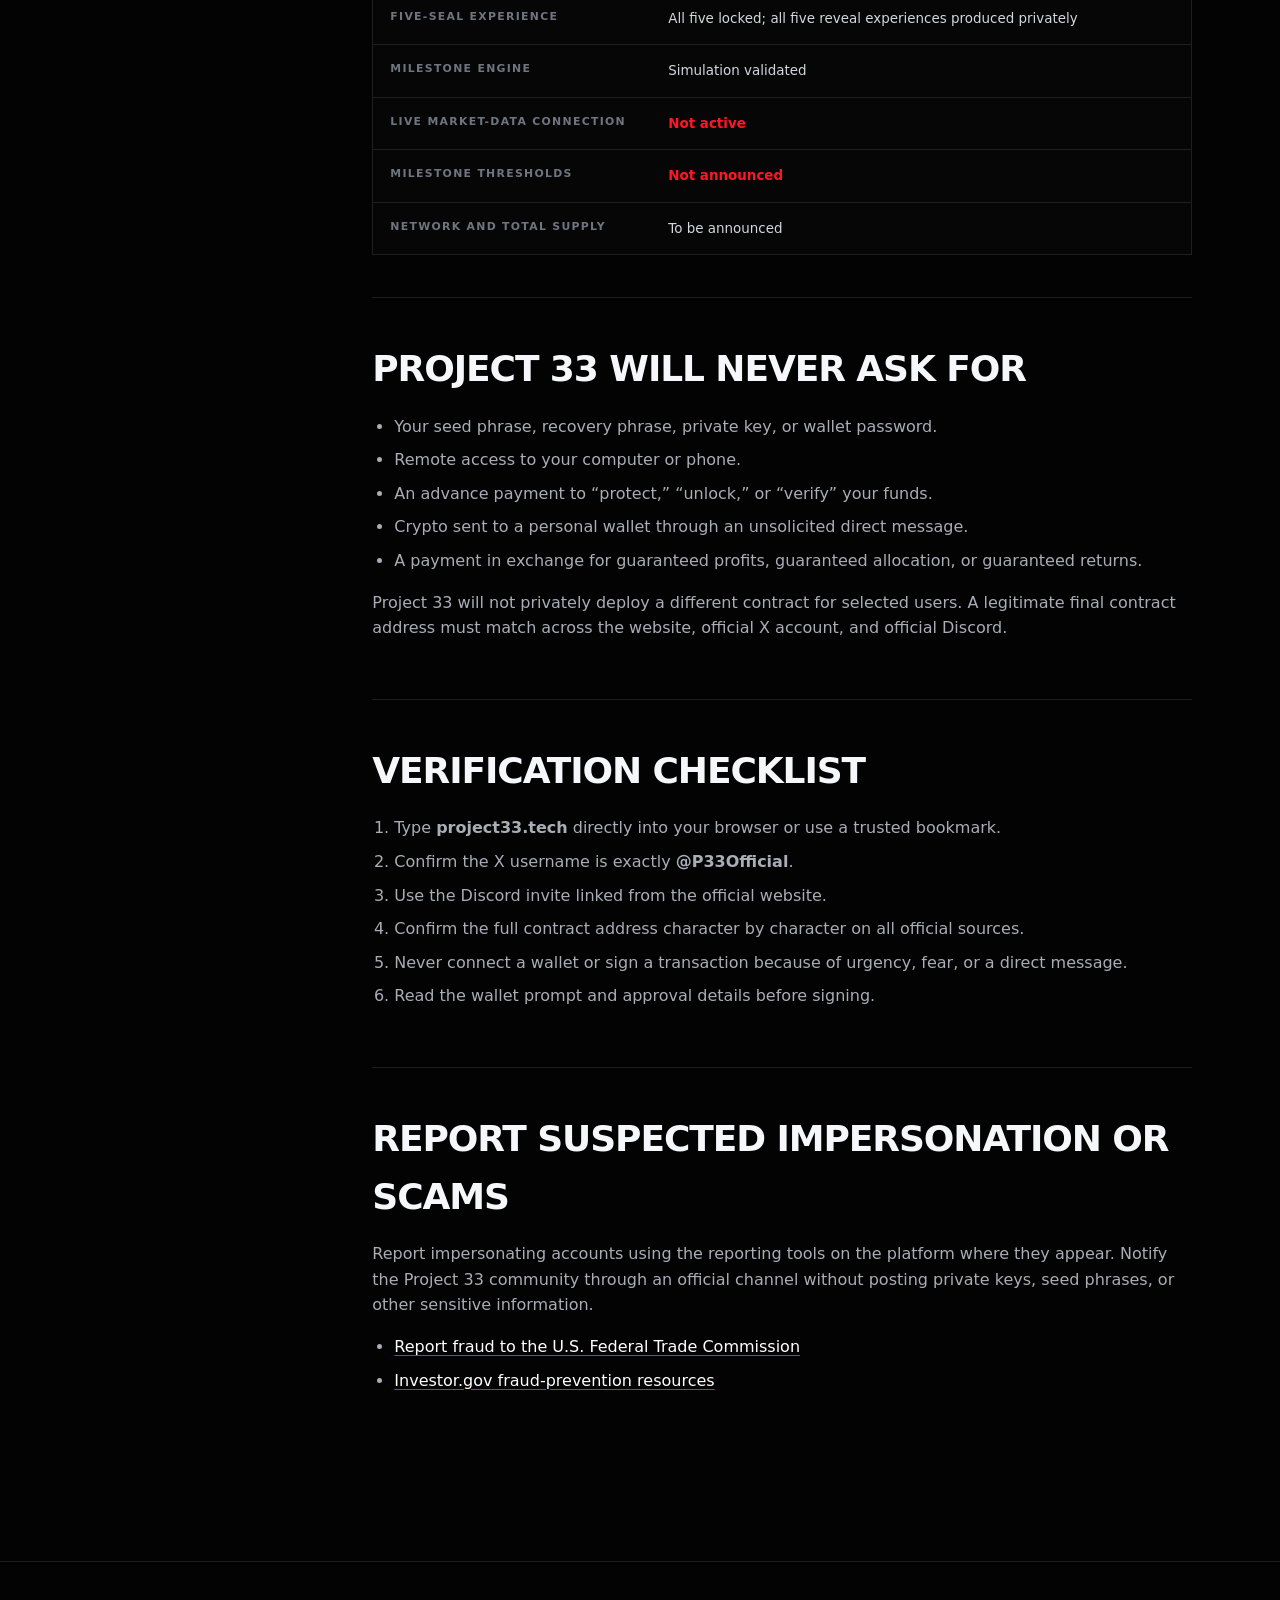
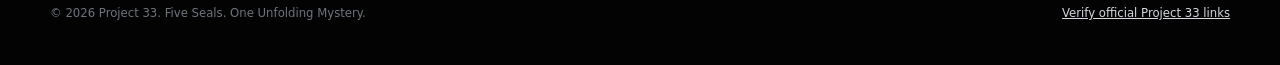
==== commit 470139a0: "Add files via upload" ====
--- a/official-links.html
+++ b/official-links.html
@@ -30,7 +30,7 @@
 <a href="terms.html">Terms</a>
 <a href="privacy.html">Privacy</a>
 <a aria-current="page" href="official-links.html">Safety</a>
-<a href="transparency.html">Log</a></nav>
+<a href="transparency.html">Log</a><a class="trust-x-link" href="https://x.com/P33Official" rel="noopener noreferrer" target="_blank">Follow X <span aria-hidden="true">↗</span></a></nav>
 </div>
 </header>
 <section class="trust-hero">
--- a/styles.css
+++ b/styles.css
@@ -161,7 +161,7 @@
 .site-nav {
   display: flex;
   align-items: center;
-  gap: 28px;
+  gap: 20px;
 }
 
 .site-nav a {
@@ -176,6 +176,18 @@
 
 .site-nav a:hover {
   color: var(--white);
+}
+
+.site-nav .nav-social {
+  border: 1px solid rgba(255,255,255,.20);
+  padding: 10px 13px;
+  color: var(--white);
+  background: rgba(255,255,255,.035);
+}
+
+.site-nav .nav-social:hover {
+  border-color: rgba(255,255,255,.48);
+  background: rgba(255,255,255,.075);
 }
 
 .site-nav .nav-cta {
@@ -363,6 +375,16 @@
 .button-secondary:hover {
   border-color: rgba(255,255,255,.42);
   background: rgba(255,255,255,.06);
+}
+
+.button-x {
+  border-color: rgba(255,255,255,.28);
+  background: rgba(255,255,255,.045);
+}
+
+.button-x:hover {
+  border-color: rgba(255,255,255,.60);
+  background: rgba(255,255,255,.10);
 }
 
 .trust-row {
@@ -1177,6 +1199,11 @@
     border-bottom: 0;
   }
 
+  .site-nav .nav-social {
+    margin-top: 8px;
+    text-align: center;
+  }
+
   .site-nav .nav-cta {
     margin-top: 8px;
     text-align: center;
--- a/trust.css
+++ b/trust.css
@@ -114,6 +114,19 @@
 .trust-page-links a:hover,
 .trust-page-links a[aria-current="page"] {
   color: var(--red);
+}
+
+.trust-page-links .trust-x-link {
+  padding: 7px 10px;
+  border: 1px solid rgba(255,255,255,.20);
+  color: #fff;
+  background: rgba(255,255,255,.035);
+}
+
+.trust-page-links .trust-x-link:hover {
+  border-color: rgba(255,255,255,.48);
+  color: #fff;
+  background: rgba(255,255,255,.075);
 }
 
 .trust-hero {
